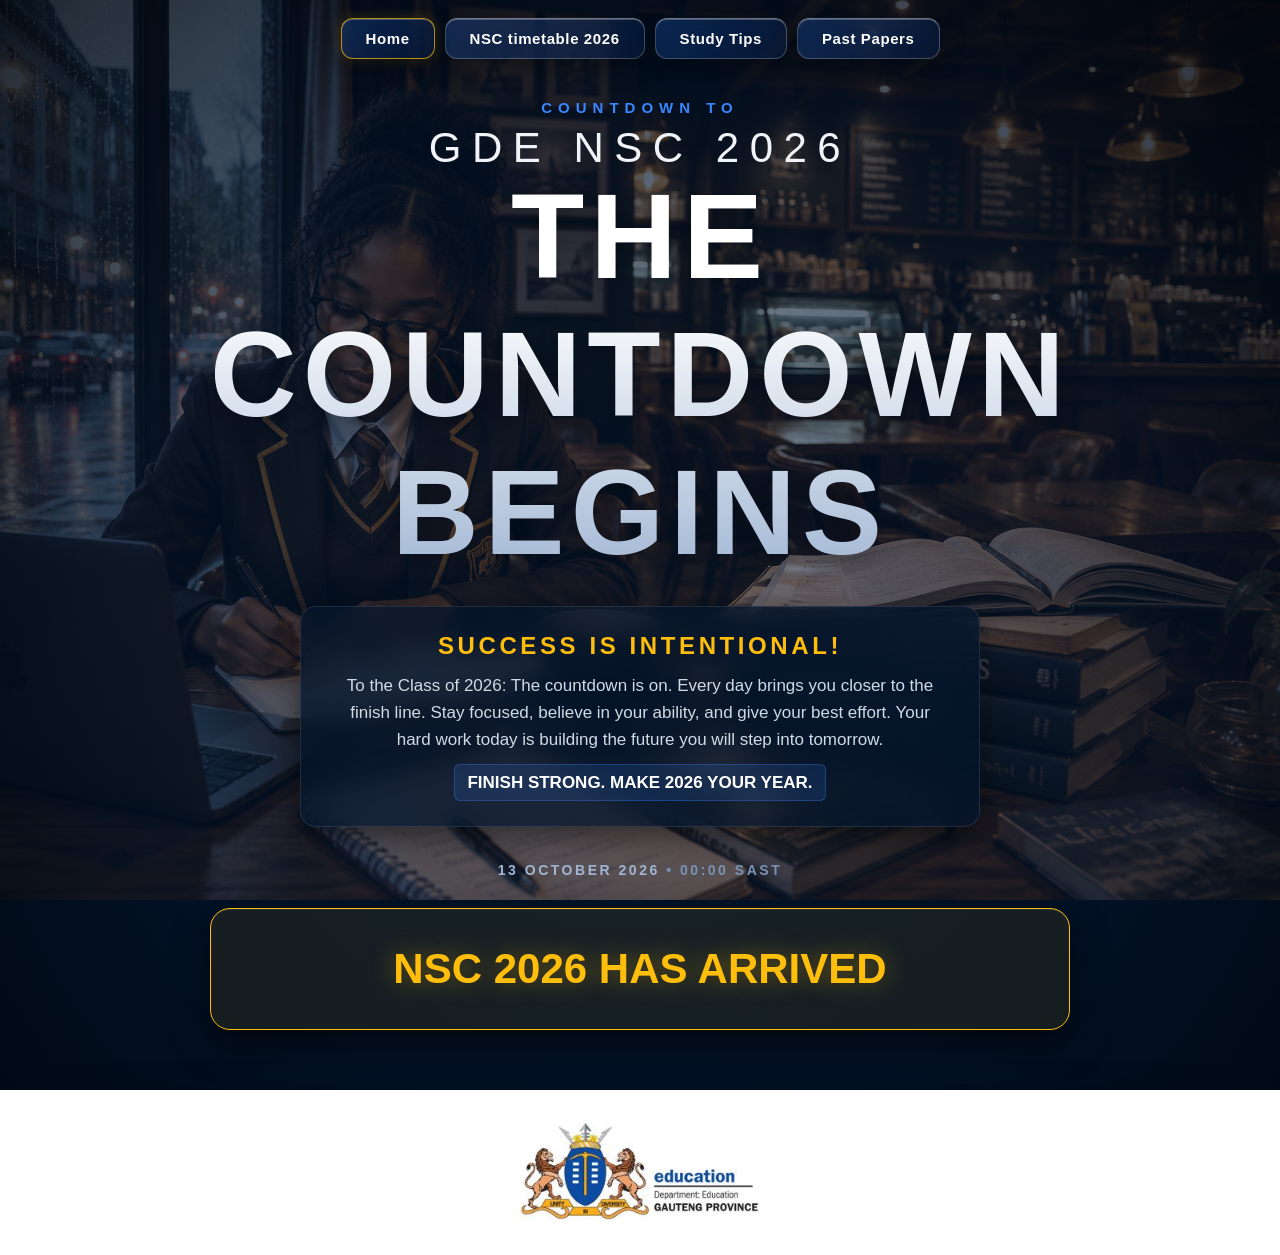
==== index.html @ aa106231 "Update index.html" ====
<!DOCTYPE html>
<html lang="en">
<head>
    <meta charset="UTF-8">
    <meta name="viewport" content="width=device-width, initial-scale=1.0">

    <title>Countdown to GDE NSC 2026</title>

    <meta name="description" content="GDE NSC 2026 Countdown - Success is Intentional!">

    <!-- Open Graph -->
    <meta property="og:title" content="GDE NSC 2026 Countdown">
    <meta property="og:description" content="Success is Intentional! The countdown is on for the Class of 2026.">
    <meta property="og:type" content="website">
    <meta property="og:url" content="https://garyberends35-spec.github.io/nsc2026-countdown/">
    <meta property="og:image" content="https://garyberends35-spec.github.io/nsc2026-countdown/share-preview.jpg">
    <meta property="og:image:secure_url" content="https://garyberends35-spec.github.io/nsc2026-countdown/share-preview.jpg">
    <meta property="og:image:type" content="image/jpeg">
    <meta property="og:image:width" content="1000">
    <meta property="og:image:height" content="500">

    <!-- Twitter/X -->
    <meta name="twitter:card" content="summary_large_image">
    <meta name="twitter:title" content="GDE NSC 2026 Countdown">
    <meta name="twitter:description" content="Success is Intentional! The countdown is on for the Class of 2026.">
    <meta name="twitter:image" content="https://garyberends35-spec.github.io/nsc2026-countdown/share-preview.jpg">

    <link rel="stylesheet" href="style.css">
</head>
<body>

    <!-- Top navigation -->
    <header class="site-nav">
        <nav aria-label="Main navigation">
            <ul>
                <li><a href="index.html" class="active" aria-current="page">Home</a></li>
                <li><a href="https://www.education.gov.za/Portals/0/Documents/Publications/2026/2026%20Nov%20NSC%20Timetable.pdf?ver=2026-03-10-134246-693" target="_blank" rel="noopener noreferrer">NSC timetable 2026</a></li>
                <li><a href="https://www.education.gov.za/Curriculum/NationalSeniorCertificate(NSC)Examinations/Tipsforexampreparations.aspx" target="_blank" rel="noopener noreferrer">Study Tips</a></li>
				<li><a href="https://www.education.gov.za/Curriculum/NationalSeniorCertificate(NSC)Examinations/NSCPastExaminationpapers.aspx" target="_blank" rel="noopener noreferrer">Past Papers</a></li>
            </ul>
        </nav>
    </header>

    <!-- Ambient floating particle canvas container -->
    <div id="particles"></div>

    <main>
        <div class="header-group">
            <div class="eyebrow">Countdown to</div>
            <h1>GDE NSC 2026</h1>
            <div class="brand">THE COUNTDOWN BEGINS</div>
        </div>

        <div class="message-card">
            <h2>SUCCESS IS INTENTIONAL!</h2>
            <p class="motivation">
                To the Class of 2026: The countdown is on. Every day brings you closer to the finish line. 
                Stay focused, believe in your ability, and give your best effort. Your hard work today is 
                building the future you will step into tomorrow. 
                <span class="callout">FINISH STRONG. MAKE 2026 YOUR YEAR.</span>
            </p>
        </div>

        <p class="target">13 OCTOBER 2026 <span>• 00:00 SAST</span></p>

        <!-- Live JavaScript Countdown Display Grid -->
        <div id="timer">
            <div>
                <b id="days">000</b>
                <small>DAYS</small>
            </div>
            <div>
                <b id="hours">00</b>
                <small>HOURS</small>
            </div>
            <div>
                <b id="minutes">00</b>
                <small>MINUTES</small>
            </div>
            <div>
                <b id="seconds">00</b>
                <small>SECONDS</small>
            </div>
        </div>
    </main>

    <footer class="full-width-footer">
        <!-- Replace 'gauteng-logo.png' with your local Gauteng Department of Education logo path -->
        <img src="1.jpg" alt="Gauteng Department of Education Logo" class="footer-logo">
    </footer>

    <!-- Link your existing JavaScript code file here -->
    <script src="script.js"></script>
</body>
</html>
---- style.css ----
* {
    box-sizing: border-box;
}

html, body {
    margin: 0;
    padding: 0;
    min-height: 100%;
    background: #020914;
    color: #fff;
    font-family: 'Segoe UI', Arial, sans-serif;
    -webkit-font-smoothing: antialiased;
}

body {
    min-height: 100vh;
    display: flex;
    flex-direction: column;
    justify-content: space-between;
    align-items: center;
    /* Combines a dark radial mask with the cafe picture to protect text visibility */
    background: radial-gradient(circle at center, rgba(8, 41, 82, 0.4) 0%, rgba(3, 20, 43, 0.7) 60%, rgba(1, 7, 16, 0.85) 100%),
                url('image_gvVeYG.png') no-repeat center center fixed;
    background-size: cover;
}

main {
    width: min(900px, 94vw);
    text-align: center;
    padding: 40px 20px 20px;
    flex-grow: 1;
    display: flex;
    flex-direction: column;
    justify-content: center;
    position: relative;
    z-index: 2; /* Sits cleanly in front of the background particles */
}

.header-group {
    margin-bottom: 25px;
}

.eyebrow {
    color: #3a86ff;
    letter-spacing: .4em;
    font-size: clamp(11px, 1.3vw, 15px);
    font-weight: 800;
    text-transform: uppercase;
    margin-bottom: 8px;
}

h1 {
    font-size: clamp(22px, 3.5vw, 42px);
    letter-spacing: .25em;
    font-weight: 300;
    margin: 0;
    color: #f0f4f8;
}

.brand {
    font-size: clamp(50px, 10vw, 120px);
    font-weight: 900;
    letter-spacing: .05em;
    background: linear-gradient(180deg, #ffffff 30%, #a2b7d4 100%);
    -webkit-background-clip: text;
    color: transparent;
    filter: drop-shadow(0 4px 12px rgba(0,0,0,0.3));
    margin-top: -5px;
}

.message-card {
    background: rgba(3, 20, 43, 0.75); /* Darker backdrop opacity to isolate text from background elements */
    border: 1px solid rgba(255, 255, 255, 0.1);
    border-radius: 16px;
    padding: 25px 30px;
    margin: 0 auto 35px;
    max-width: 680px;
    backdrop-filter: blur(12px); /* Amplified blur background effect */
    box-shadow: 0 10px 30px rgba(0,0,0,0.5);
}

h2 {
    font-size: clamp(16px, 2.2vw, 24px);
    letter-spacing: 0.15em;
    margin: 0 0 12px 0;
    color: #ffbe0b; /* Vibrant gold from the official coat of arms */
    font-weight: 700;
}

.motivation {
    font-size: clamp(14px, 1.5vw, 17px);
    line-height: 1.6;
    margin: 0;
    color: #d1dbe5;
}

.motivation .highlight {
    color: #fff;
    font-weight: 700;
    letter-spacing: 0.05em;
}

.motivation .callout {
    display: inline-block;
    margin-top: 10px;
    color: #fff;
    font-weight: 700;
    background: rgba(58, 134, 255, 0.15);
    padding: 4px 12px;
    border-radius: 6px;
    border: 1px solid rgba(58, 134, 255, 0.3);
}

.target {
    margin: 0 0 30px;
    color: #a2b7d4;
    letter-spacing: .18em;
    font-size: clamp(11px, 1.4vw, 14px);
    font-weight: 600;
}

.target span {
    color: #7a93b5;
}

#timer {
    display: grid;
    grid-template-columns: repeat(4, 1fr);
    gap: 20px;
    margin-bottom: 40px;
}

#timer > div {
    background: linear-gradient(135deg, rgba(12, 38, 77, 0.75) 0%, rgba(5, 20, 41, 0.9) 100%);
    border: 1px solid rgba(58, 134, 255, 0.35);
    border-radius: 20px;
    padding: 25px 10px;
    box-shadow: 0 15px 35px rgba(0, 0, 0, 0.6), inset 0 1px 1px rgba(255,255,255,0.1);
    transition: transform 0.3s ease, border-color 0.3s ease;
}

#timer > div:hover {
    transform: translateY(-5px);
    border-color: rgba(58, 134, 255, 0.6);
}

#timer b {
    display: block;
    font: 700 clamp(36px, 7.5vw, 90px)/0.95 "Courier New", monospace;
    color: #ffffff;
    text-shadow: 0 0 20px rgba(58, 134, 255, 0.6);
}

#timer small {
    display: block;
    margin-top: 15px;
    color: #a2b7d4;
    letter-spacing: .25em;
    font-size: clamp(10px, 1.2vw, 13px);
    font-weight: 700;
}

/* Solid white bottom bar container */
.full-width-footer {
    width: 100%;
    background-color: #ffffff;
    padding: 15px 0;
    display: flex;
    justify-content: center;
    align-items: center;
    box-shadow: 0 -5px 25px rgba(0, 0, 0, 0.15);
    margin-top: auto;
    position: relative;
    z-index: 10;
}

.footer-logo {
    max-width: min(240px, 55vw);
    height: auto;
    display: block;
}

/* --- ANIMATED BG PARTICLES AND TRANSITIONS --- */
#particles {
    position: fixed;
    top: 0;
    left: 0;
    width: 100vw;
    height: 100vh;
    z-index: 1;
    overflow: hidden;
    pointer-events: none;
}

.particle {
    position: absolute;
    background: rgba(255, 190, 11, 0.25); /* Light gold ambient particles to match the theme */
    border-radius: 50%;
    animation: floatUp 15s linear infinite;
    bottom: -20px;
}

@keyframes floatUp {
    0% {
        transform: translateY(0) scale(1);
        opacity: 0;
    }
    10% {
        opacity: 0.6;
    }
    90% {
        opacity: 0.6;
    }
    100% {
        transform: translateY(-105vh) scale(0.5);
        opacity: 0;
    }
}

/* Smooth micro-pulsing transition effect for countdown updates */
.pop {
    animation: digitPop 0.3s cubic-bezier(0.175, 0.885, 0.32, 1.275);
}

@keyframes digitPop {
    0% { transform: scale(0.92); opacity: 0.8; }
    100% { transform: scale(1); opacity: 1; }
}

@media(max-width: 650px) {
    #timer {
        grid-template-columns: repeat(2, 1fr);
        gap: 12px;
    }
    .message-card {
        padding: 20px;
    }
    .target span {
        display: block;
        margin-top: 4px;
    }
    .full-width-footer {
        padding: 10px 0;
    }
}

/* --- TOP NAVIGATION (glassmorphism) --- */
.site-nav {
    width: 100%;
    padding: 18px 16px 0;
    position: relative;
    z-index: 20;
}

.site-nav ul {
    list-style: none;
    margin: 0 auto;
    padding: 0;
    display: flex;
    flex-wrap: wrap;
    justify-content: center;
    gap: 10px;
}

.site-nav a {
    display: block;
    padding: 11px 24px;
    /* frosted navy glass */
    background: linear-gradient(135deg, rgba(30, 80, 160, 0.38) 0%, rgba(10, 42, 94, 0.28) 100%);
    -webkit-backdrop-filter: blur(14px) saturate(160%);
    backdrop-filter: blur(14px) saturate(160%);
    color: #fff;
    text-decoration: none;
    font-weight: 600;
    font-size: clamp(13px, 1.4vw, 15px);
    letter-spacing: .04em;
    border: 1px solid rgba(255, 255, 255, 0.22);
    border-top-color: rgba(255, 255, 255, 0.4); /* light catching the top edge */
    border-radius: 12px;
    box-shadow: 0 8px 24px rgba(0, 0, 0, 0.35), inset 0 1px 0 rgba(255, 255, 255, 0.25);
    transition: background .25s ease, border-color .25s ease, transform .25s ease, box-shadow .25s ease;
}

.site-nav a:hover {
    background: linear-gradient(135deg, rgba(50, 110, 200, 0.5) 0%, rgba(15, 55, 120, 0.4) 100%);
    border-color: rgba(120, 175, 255, 0.6);
    transform: translateY(-2px);
    box-shadow: 0 12px 28px rgba(0, 0, 0, 0.4), 0 0 18px rgba(58, 134, 255, 0.3), inset 0 1px 0 rgba(255, 255, 255, 0.3);
}

.site-nav a:focus-visible {
    outline: 2px solid #ffbe0b;
    outline-offset: 3px;
}

.site-nav a.active {
    border-color: rgba(255, 190, 11, 0.7); /* gold marks the current page */
    box-shadow: 0 8px 24px rgba(0, 0, 0, 0.35), 0 0 14px rgba(255, 190, 11, 0.2), inset 0 1px 0 rgba(255, 255, 255, 0.25);
}

@media (max-width: 650px) {
    .site-nav ul {
        gap: 8px;
    }
    .site-nav a {
        padding: 10px 16px;
        text-align: center;
    }
}
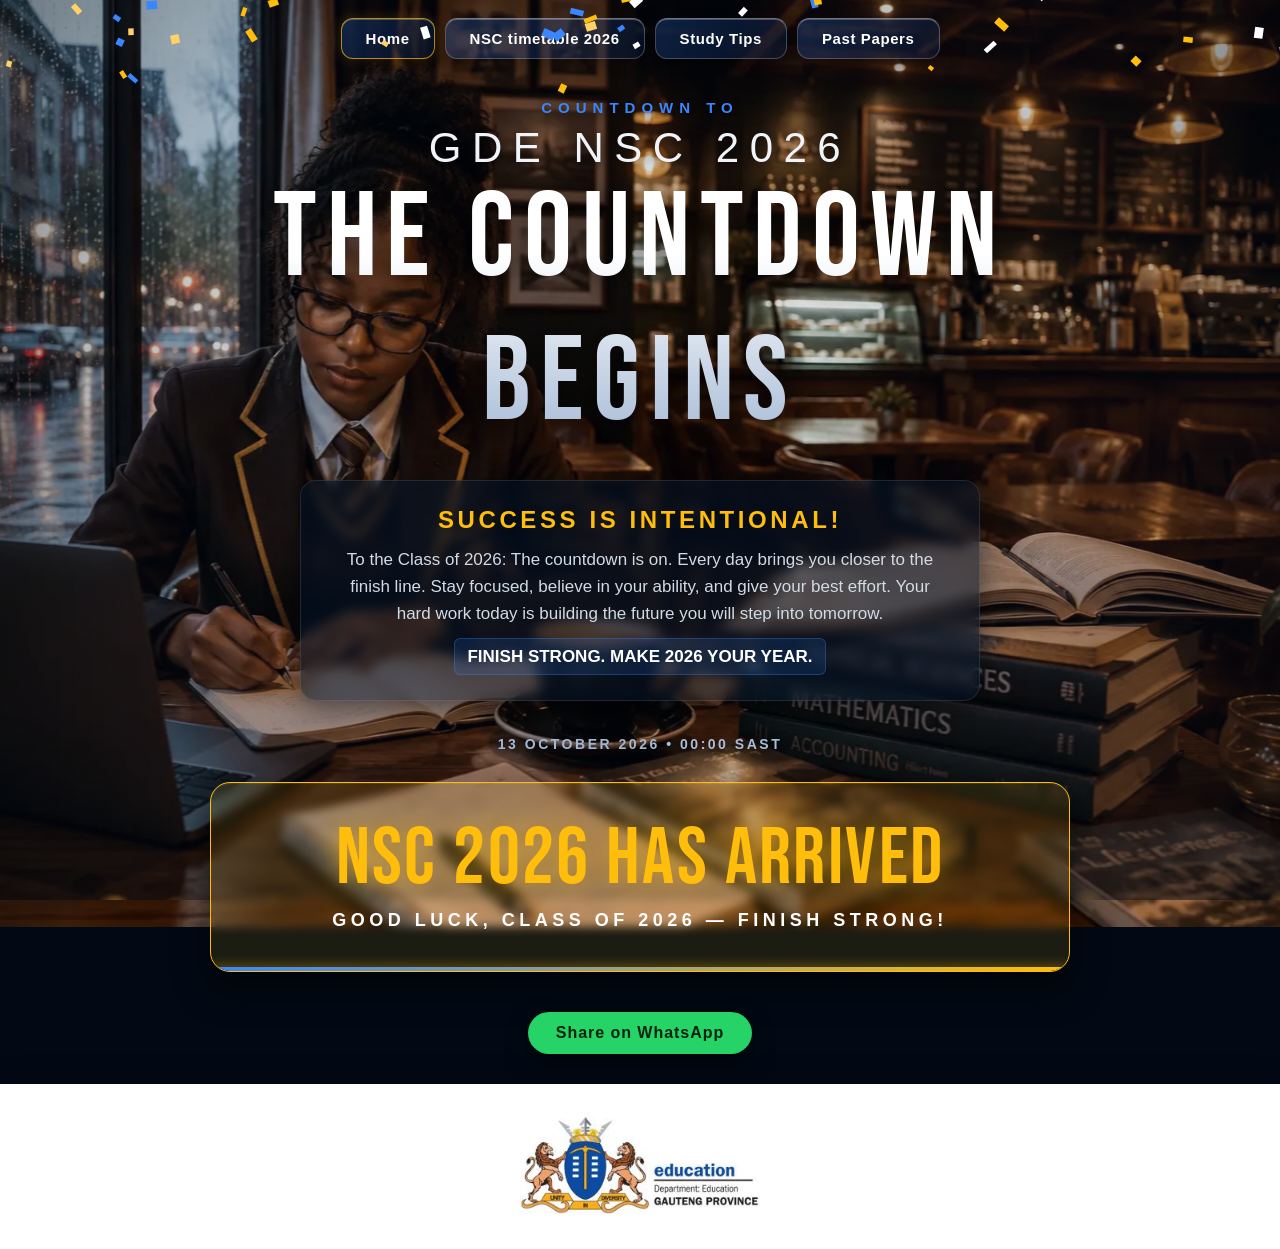
==== commit 8b8b90ef: "Add files via upload" ====
--- a/index.html
+++ b/index.html
@@ -25,9 +25,17 @@
     <meta name="twitter:description" content="Success is Intentional! The countdown is on for the Class of 2026.">
     <meta name="twitter:image" content="https://garyberends35-spec.github.io/nsc2026-countdown/share-preview.jpg">
 
+    <link rel="preconnect" href="https://fonts.googleapis.com">
+    <link rel="preconnect" href="https://fonts.gstatic.com" crossorigin>
+    <link href="https://fonts.googleapis.com/css2?family=Bebas+Neue&display=swap" rel="stylesheet">
+    <link rel="preload" as="image" href="bg.webp" type="image/webp">
     <link rel="stylesheet" href="style.css">
 </head>
 <body>
+
+    <!-- Cinematic background (fixed layer: smooth on iOS, slow zoom) -->
+    <div class="bg" aria-hidden="true"></div>
+    <div class="bg-shade" aria-hidden="true"></div>
 
     <!-- Top navigation -->
     <header class="site-nav">
@@ -64,7 +72,7 @@
         <p class="target">13 OCTOBER 2026 <span>• 00:00 SAST</span></p>
 
         <!-- Live JavaScript Countdown Display Grid -->
-        <div id="timer">
+        <div id="timer" role="timer" aria-live="off">
             <div>
                 <b id="days">000</b>
                 <small>DAYS</small>
@@ -82,7 +90,10 @@
                 <small>SECONDS</small>
             </div>
         </div>
+
+        <a class="share" id="share" href="#" target="_blank" rel="noopener noreferrer">Share on WhatsApp</a>
     </main>
+    <canvas id="confetti" aria-hidden="true"></canvas>
 
     <footer class="full-width-footer">
         <!-- Replace 'gauteng-logo.png' with your local Gauteng Department of Education logo path -->
--- a/style.css
+++ b/style.css
@@ -18,10 +18,8 @@
     flex-direction: column;
     justify-content: space-between;
     align-items: center;
-    /* Combines a dark radial mask with the cafe picture to protect text visibility */
-    background: radial-gradient(circle at center, rgba(8, 41, 82, 0.4) 0%, rgba(3, 20, 43, 0.7) 60%, rgba(1, 7, 16, 0.85) 100%),
-                url('image_gvVeYG.png') no-repeat center center fixed;
-    background-size: cover;
+    background: #020914;
+    overflow-x: hidden;
 }
 
 main {
@@ -47,6 +45,7 @@
     font-weight: 800;
     text-transform: uppercase;
     margin-bottom: 8px;
+    text-shadow: 0 2px 10px rgba(0,0,0,0.8);
 }
 
 h1 {
@@ -55,6 +54,7 @@
     font-weight: 300;
     margin: 0;
     color: #f0f4f8;
+    text-shadow: 0 2px 12px rgba(0,0,0,0.7);
 }
 
 .brand {
@@ -64,18 +64,18 @@
     background: linear-gradient(180deg, #ffffff 30%, #a2b7d4 100%);
     -webkit-background-clip: text;
     color: transparent;
-    filter: drop-shadow(0 4px 12px rgba(0,0,0,0.3));
+    filter: drop-shadow(0 4px 14px rgba(0,0,0,0.65));
     margin-top: -5px;
 }
 
 .message-card {
-    background: rgba(3, 20, 43, 0.75); /* Darker backdrop opacity to isolate text from background elements */
+    background: rgba(3, 20, 43, 0.5); /* More translucent so the photo shows through */
     border: 1px solid rgba(255, 255, 255, 0.1);
     border-radius: 16px;
     padding: 25px 30px;
     margin: 0 auto 35px;
     max-width: 680px;
-    backdrop-filter: blur(12px); /* Amplified blur background effect */
+    backdrop-filter: blur(6px);
     box-shadow: 0 10px 30px rgba(0,0,0,0.5);
 }
 
@@ -117,10 +117,11 @@
     letter-spacing: .18em;
     font-size: clamp(11px, 1.4vw, 14px);
     font-weight: 600;
+    text-shadow: 0 2px 10px rgba(0,0,0,0.85);
 }
 
 .target span {
-    color: #7a93b5;
+    color: #a9bdd8;
 }
 
 #timer {
@@ -131,7 +132,9 @@
 }
 
 #timer > div {
-    background: linear-gradient(135deg, rgba(12, 38, 77, 0.75) 0%, rgba(5, 20, 41, 0.9) 100%);
+    background: linear-gradient(135deg, rgba(12, 38, 77, 0.5) 0%, rgba(5, 20, 41, 0.65) 100%);
+    -webkit-backdrop-filter: blur(5px);
+    backdrop-filter: blur(5px);
     border: 1px solid rgba(58, 134, 255, 0.35);
     border-radius: 20px;
     padding: 25px 10px;
@@ -307,3 +310,58 @@
         text-align: center;
     }
 }
+
+
+/* ===== WOW UPGRADE ===== */
+.bg, .bg-shade { position: fixed; inset: 0; z-index: 0; pointer-events: none; }
+.bg {
+    background: #020914 url('bg-tiny.webp') center/cover;
+    transform: scale(1.06);
+    animation: bgIn 2.2s ease-out both, drift 40s ease-in-out 2.2s infinite alternate;
+}
+.bg::before { content:""; position:absolute; inset:0; background: url('bg.webp') center/cover; animation: fadeIn 1.2s ease-out both; }
+.bg-shade { background: radial-gradient(circle at 50% 45%, rgba(8,41,82,.05) 0%, rgba(3,20,43,.25) 65%, rgba(1,7,16,.55) 100%); }
+@keyframes fadeIn { from {opacity:0} to {opacity:1} }
+@keyframes bgIn { from { opacity:0; transform: scale(1.18);} to { opacity:1; transform: scale(1.06);} }
+@keyframes drift { from { transform: scale(1.06) translate(0,0);} to { transform: scale(1.12) translate(-1.2%,-1%);} }
+
+/* Warm bokeh instead of hard dots */
+.particle { background: radial-gradient(circle, rgba(255,200,90,.55), rgba(255,170,40,.12) 70%, transparent); filter: blur(1.5px); }
+
+/* Typography hierarchy: numbers are the hero */
+#timer b { font: 400 clamp(54px, 11vw, 132px)/.9 'Bebas Neue', Impact, 'Arial Narrow', sans-serif; letter-spacing: .03em; font-variant-numeric: tabular-nums;
+    text-shadow: 0 0 28px rgba(58,134,255,.75), 0 4px 14px rgba(0,0,0,.6); }
+.brand { font-family: 'Bebas Neue', Impact, sans-serif; font-weight: 400; letter-spacing: .08em; }
+#timer > div { position: relative; overflow: hidden; }
+#timer > div::after { content:""; position:absolute; left:0; bottom:0; height:4px; width: calc(var(--p, 1) * 100%);
+    background: linear-gradient(90deg,#3a86ff,#ffbe0b); box-shadow: 0 0 12px rgba(255,190,11,.7); transition: width .3s linear; }
+
+/* Digit roll */
+.pop { animation: roll .45s cubic-bezier(.2,.9,.3,1.2); }
+@keyframes roll { 0% { transform: translateY(-38%) rotateX(70deg); opacity:0; } 100% { transform: none; opacity:1; } }
+
+/* Final 24 hours */
+#timer.urgent > div { border-color: rgba(255,190,11,.75); animation: beat 1.2s ease-in-out infinite; }
+#timer.urgent b { color:#ffd166; text-shadow: 0 0 30px rgba(255,190,11,.85); }
+@keyframes beat { 50% { box-shadow: 0 15px 35px rgba(0,0,0,.6), 0 0 34px rgba(255,190,11,.45); } }
+
+/* Staggered entrance */
+.header-group, .message-card, .target, #timer > div, .share { animation: rise .9s cubic-bezier(.2,.8,.2,1) both; }
+.header-group { animation-delay: .5s; } .message-card { animation-delay: .8s; } .target { animation-delay: 1.0s; }
+#timer > div:nth-child(1){animation-delay:1.15s} #timer > div:nth-child(2){animation-delay:1.3s}
+#timer > div:nth-child(3){animation-delay:1.45s} #timer > div:nth-child(4){animation-delay:1.6s} .share { animation-delay: 1.9s; }
+@keyframes rise { from { opacity:0; transform: translateY(28px); } to { opacity:1; transform:none; } }
+.site-nav { animation: fadeIn 1s ease-out .3s both; }
+
+.share { display:inline-block; margin: 0 auto 10px; padding: 12px 28px; border-radius: 999px; background: #25d366; color:#04230f;
+    font-weight: 800; letter-spacing:.06em; text-decoration:none; box-shadow: 0 8px 24px rgba(0,0,0,.45); transition: transform .2s, box-shadow .2s; }
+.share:hover { transform: translateY(-3px) scale(1.03); box-shadow: 0 12px 30px rgba(37,211,102,.4); }
+.share:focus-visible { outline: 2px solid #ffbe0b; outline-offset: 3px; }
+
+#confetti { position: fixed; inset:0; width:100%; height:100%; z-index: 50; pointer-events:none; }
+#timer > div { transition: transform .15s ease-out, border-color .3s; will-change: transform; }
+
+@media (prefers-reduced-motion: reduce) {
+    *, *::before, *::after { animation: none !important; transition: none !important; }
+    #particles { display: none; }
+}
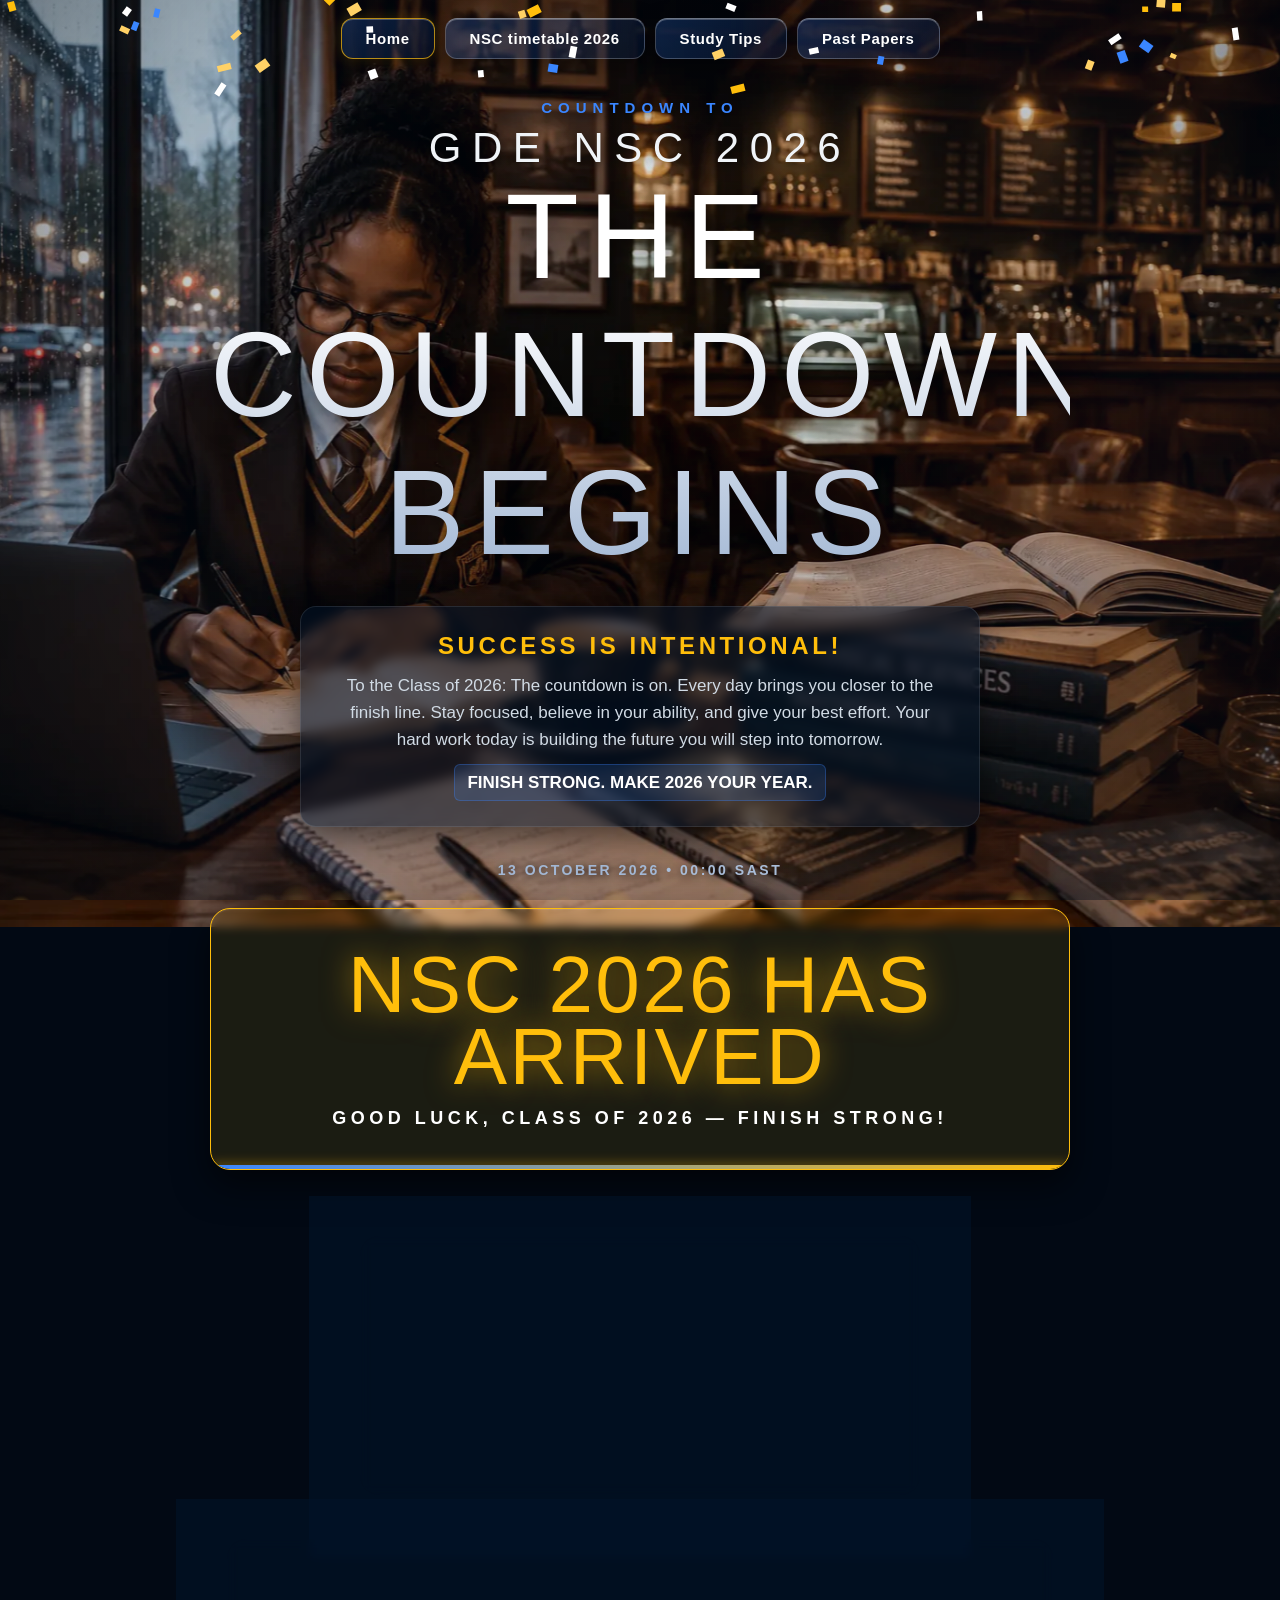
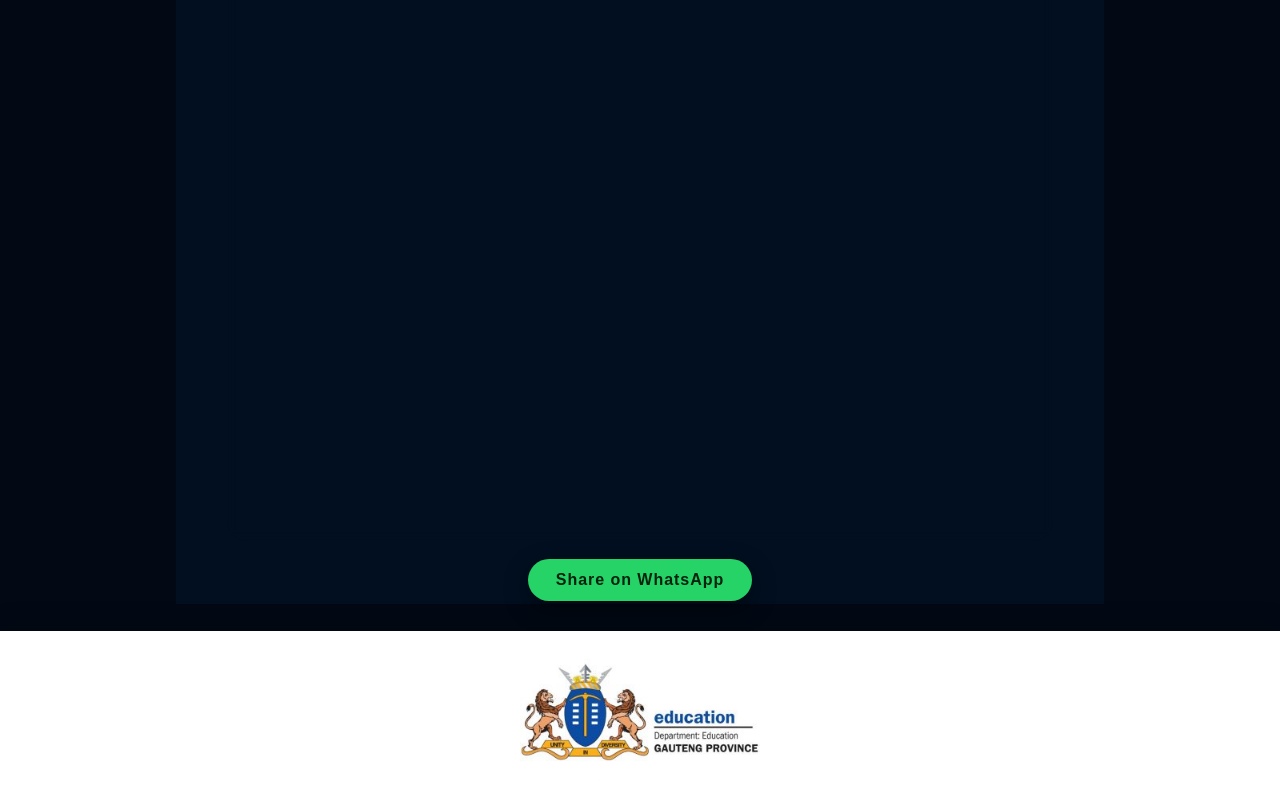
==== commit 3a4f85b6: "Add files via upload" ====
--- a/index.html
+++ b/index.html
@@ -4,6 +4,8 @@
     <meta charset="UTF-8">
     <meta name="viewport" content="width=device-width, initial-scale=1.0">
 
+    <meta http-equiv="Content-Security-Policy" content="default-src 'self'; script-src 'self'; style-src 'self' 'unsafe-inline' https://fonts.googleapis.com; font-src https://fonts.gstatic.com; img-src 'self' data:; connect-src 'none'; object-src 'none'; base-uri 'self'; form-action 'none'">
+    <meta name="referrer" content="strict-origin-when-cross-origin">
     <title>Countdown to GDE NSC 2026</title>
 
     <meta name="description" content="GDE NSC 2026 Countdown - Success is Intentional!">
@@ -91,6 +93,20 @@
             </div>
         </div>
 
+        <section class="exams" aria-labelledby="exams-h">
+            <h2 id="exams-h">Search my subject</h2>
+            <label for="subject" class="sr">Choose your subject</label>
+            <select id="subject"></select>
+            <ul id="papers"></ul>
+            <p class="note">Dates and start times from the NSC timetable. Always confirm with the official PDF linked above.</p>
+        </section>
+
+        <section class="exams timetable" aria-labelledby="tt-h">
+            <h2 id="tt-h">Weekly exam timetable</h2>
+            <div id="timetable"></div>
+            <p class="note">Morning papers start at 09:00 and afternoon papers at 14:00. Be seated early, and confirm with the official PDF linked above.</p>
+        </section>
+
         <a class="share" id="share" href="#" target="_blank" rel="noopener noreferrer">Share on WhatsApp</a>
     </main>
     <canvas id="confetti" aria-hidden="true"></canvas>
@@ -101,6 +117,8 @@
     </footer>
 
     <!-- Link your existing JavaScript code file here -->
+    <script src="exams.js" defer></script>
+    <script src="timetable.js" defer></script>
     <script src="script.js"></script>
 </body>
 </html>
--- a/style.css
+++ b/style.css
@@ -365,3 +365,51 @@
     *, *::before, *::after { animation: none !important; transition: none !important; }
     #particles { display: none; }
 }
+
+/* Per-subject exam countdown */
+.sr { position:absolute; width:1px; height:1px; overflow:hidden; clip:rect(0 0 0 0); }
+.exams { width:min(94%,560px); margin: 26px auto 18px; padding: 20px 22px; border-radius: 20px; text-align:left;
+    background: rgba(3,20,43,.55); border:1px solid rgba(255,255,255,.14); -webkit-backdrop-filter: blur(6px); backdrop-filter: blur(6px);
+    box-shadow: 0 12px 34px rgba(0,0,0,.45); animation: rise .9s cubic-bezier(.2,.8,.2,1) 1.75s both; }
+.exams h2 { margin:0 0 12px; font: 400 clamp(22px,4vw,30px)/1 'Bebas Neue', Impact, sans-serif; letter-spacing:.08em; color:#ffbe0b; }
+.exams select { width:100%; padding: 12px 14px; font-size:16px; color:#fff; background:#0b2a54; border:1px solid rgba(255,255,255,.25); border-radius:12px; }
+.exams select:focus-visible { outline:2px solid #ffbe0b; outline-offset:2px; }
+#papers { list-style:none; margin:14px 0 6px; padding:0; display:grid; gap:8px; }
+#papers li { display:grid; grid-template-columns: 1fr auto auto; gap: 14px; align-items:center; padding:11px 14px; border-radius:12px; background: rgba(255,255,255,.07); }
+#papers .pn { font-weight:700; } #papers .pd { color:#b9cbe6; font-size:14px; } #papers .pl { color:#ffd166; font-size:18px; min-width:72px; text-align:right; }
+#papers li.today { background: rgba(255,190,11,.22); outline:1px solid #ffbe0b; } #papers li.done { opacity:.45; }
+.exams .note { margin:8px 0 0; font-size:12px; color:#a9bdd8; }
+@media (max-width:480px){ #papers li { grid-template-columns: 1fr auto; } #papers .pd { grid-column:1; grid-row:2; } #papers .pl { grid-row:1 / span 2; grid-column:2; } }
+
+/* Weekly timetable */
+.timetable { width: min(96%, 860px); animation-delay: 1.9s; }
+.wk-tabs { display:flex; flex-wrap:wrap; gap:8px; margin-bottom:14px; }
+.wk-tabs button { padding:8px 14px; border-radius:999px; border:1px solid rgba(255,255,255,.25); background: rgba(255,255,255,.07); color:#fff; font:600 14px inherit; cursor:pointer; }
+.wk-tabs button[aria-selected="true"] { background:#ffbe0b; color:#06223f; border-color:#ffbe0b; }
+.wk-tabs button:focus-visible { outline:2px solid #ffbe0b; outline-offset:2px; }
+.wk-tabs .print { margin-left:auto; background:transparent; }
+.tt-wrap { overflow-x:auto; }
+.timetable table { width:100%; border-collapse:collapse; font-size:14px; }
+.timetable caption { text-align:left; font-weight:700; color:#ffd166; padding:0 0 8px; }
+.timetable th { text-align:left; padding:10px 12px; background: rgba(58,134,255,.35); }
+.timetable th:first-child { border-radius:10px 0 0 0; } .timetable th:last-child { border-radius:0 10px 0 0; }
+.timetable td { padding:10px 12px; vertical-align:top; border-bottom:1px solid rgba(255,255,255,.1); }
+.timetable td:nth-child(-n+2) { white-space:nowrap; font-weight:600; }
+.timetable td ul { margin:0; padding-left:16px; } .timetable td li { margin:2px 0; }
+.timetable tr:nth-child(even) td { background: rgba(255,255,255,.04); }
+.timetable tr.off td { color:#8fa6c6; font-style:italic; }
+.timetable tr.now td { background: rgba(255,190,11,.2); box-shadow: inset 3px 0 0 #ffbe0b; }
+@media print {
+    .bg,.bg-shade,#particles,.site-nav,#timer,.share,.target,.message-card,.header-group,.exams:not(.timetable),.wk-tabs,#confetti { display:none !important; }
+    body { background:#fff; } .timetable { background:#fff; color:#000; box-shadow:none; border:0; width:100%; }
+    .timetable td, .timetable th, .timetable caption, .timetable h2 { color:#000; background:#fff !important; border-bottom:1px solid #999; text-shadow:none; }
+}
+
+/* sessions */
+#papers li { grid-template-columns: 1fr auto auto auto; }
+#papers .pt { background:#ffbe0b; color:#06223f; font-weight:800; font-size:13px; padding:3px 9px; border-radius:999px; }
+.timetable th small { display:block; font-weight:600; color:#ffd166; font-size:12px; }
+.timetable table { min-width: 620px; } .timetable td.none { color:#6f86a8; }
+.timetable td:nth-child(3) { border-left:3px solid rgba(255,190,11,.55); } .timetable td:nth-child(4) { border-left:3px solid rgba(58,134,255,.7); }
+@media (max-width:480px){ #papers li { grid-template-columns: 1fr auto auto; } #papers .pd { grid-column:1; grid-row:2; } #papers .pt { grid-column:2; grid-row:1 / span 2; align-self:center; } #papers .pl { grid-column:3; grid-row:1 / span 2; } }
+@media print { .timetable table { min-width:0; } }
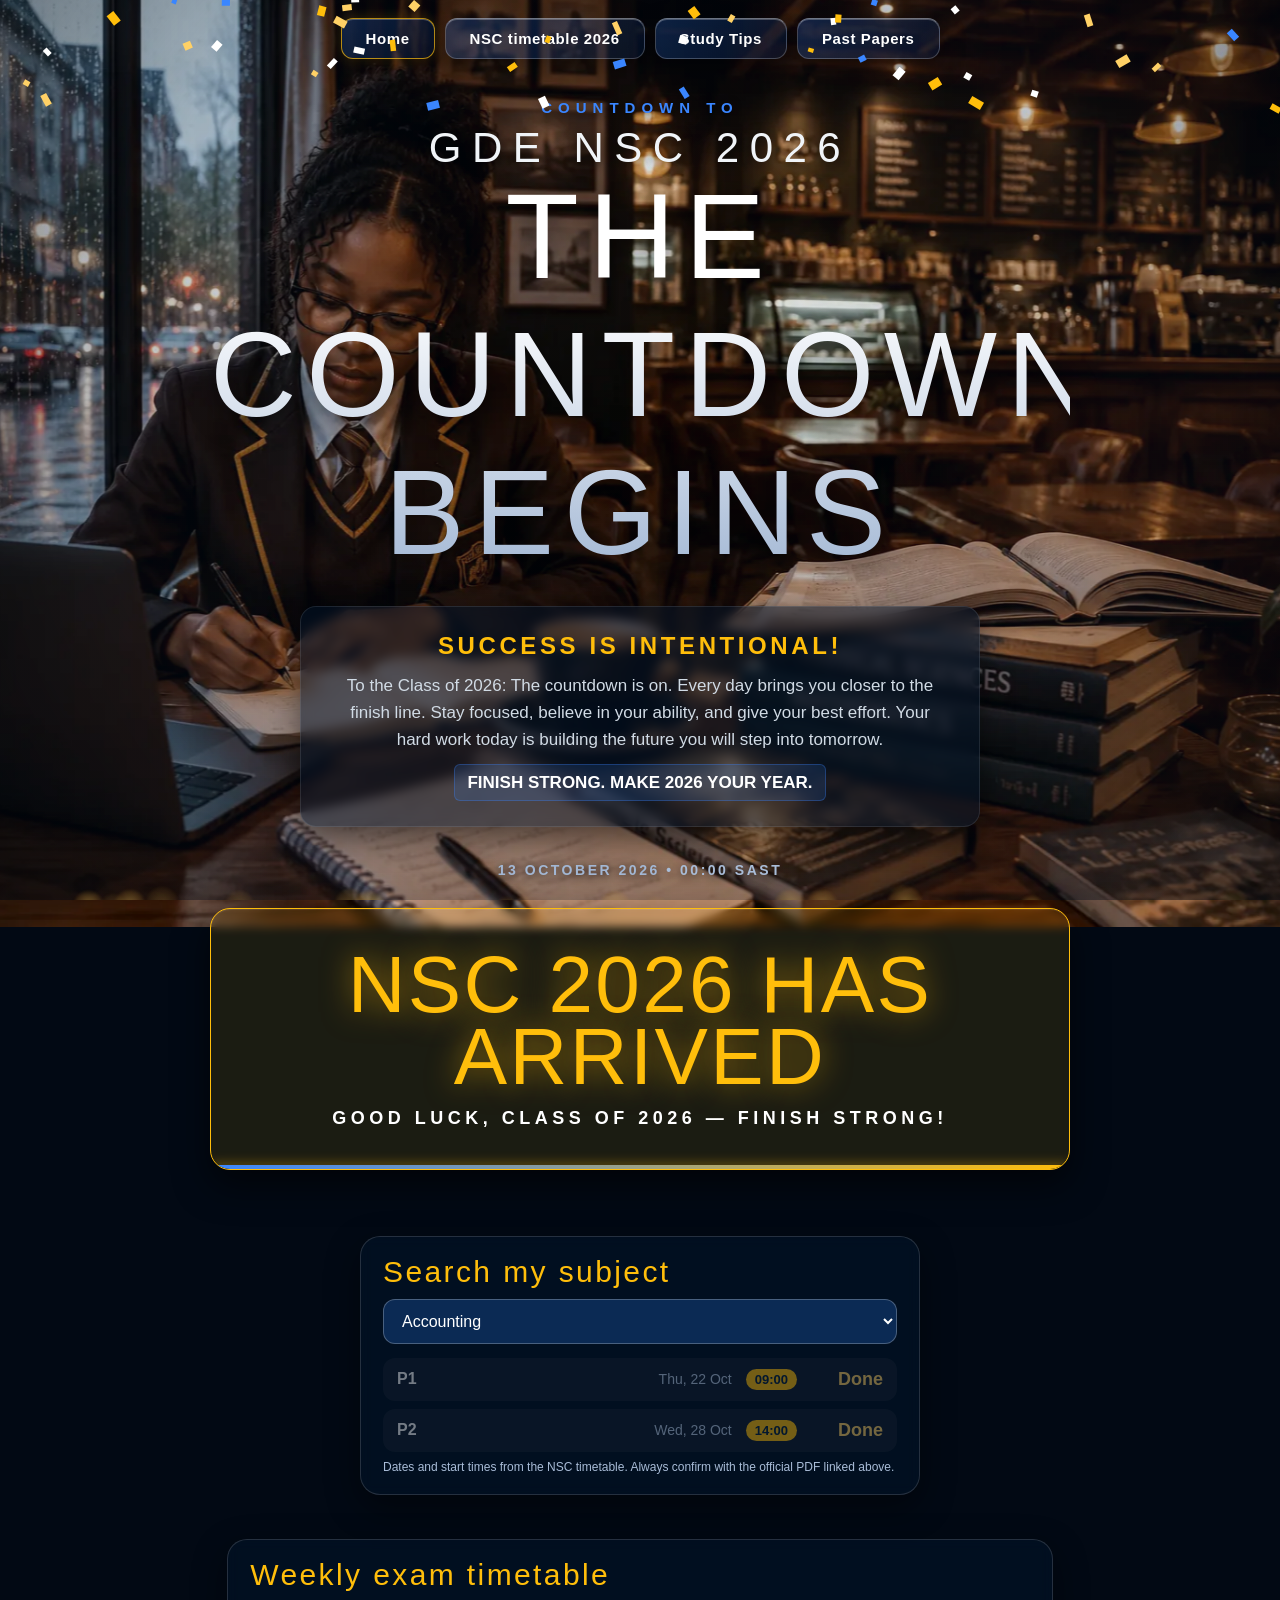
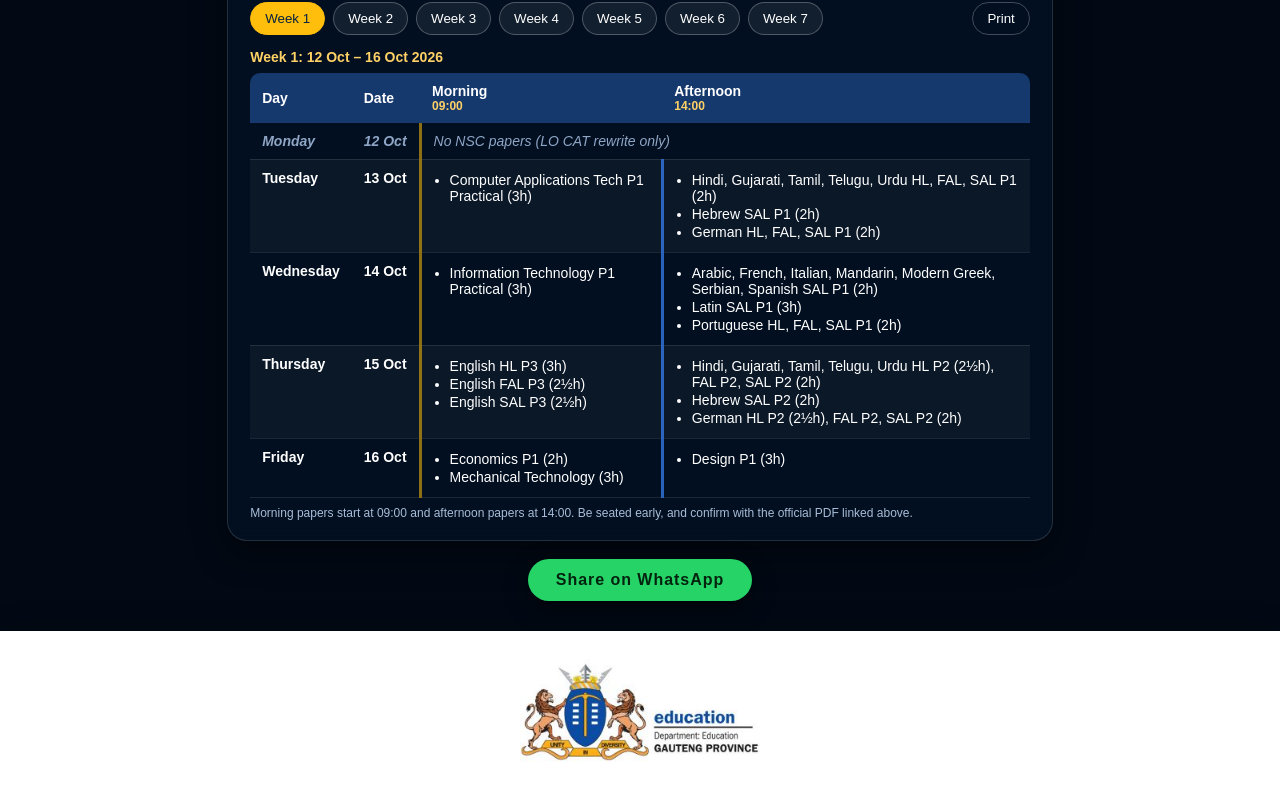
==== commit 98fb49c5: "Update index.html" ====
--- a/index.html
+++ b/index.html
@@ -10,7 +10,7 @@
 
     <meta name="description" content="GDE NSC 2026 Countdown - Success is Intentional!">
 
-    <!-- Open Graph -->
+    
     <meta property="og:title" content="GDE NSC 2026 Countdown">
     <meta property="og:description" content="Success is Intentional! The countdown is on for the Class of 2026.">
     <meta property="og:type" content="website">
@@ -21,7 +21,7 @@
     <meta property="og:image:width" content="1000">
     <meta property="og:image:height" content="500">
 
-    <!-- Twitter/X -->
+    
     <meta name="twitter:card" content="summary_large_image">
     <meta name="twitter:title" content="GDE NSC 2026 Countdown">
     <meta name="twitter:description" content="Success is Intentional! The countdown is on for the Class of 2026.">
@@ -35,12 +35,10 @@
 </head>
 <body>
 
-    <!-- Cinematic background (fixed layer: smooth on iOS, slow zoom) -->
     <div class="bg" aria-hidden="true"></div>
     <div class="bg-shade" aria-hidden="true"></div>
 
-    <!-- Top navigation -->
-    <header class="site-nav">
+     <header class="site-nav">
         <nav aria-label="Main navigation">
             <ul>
                 <li><a href="index.html" class="active" aria-current="page">Home</a></li>
@@ -51,7 +49,6 @@
         </nav>
     </header>
 
-    <!-- Ambient floating particle canvas container -->
     <div id="particles"></div>
 
     <main>
@@ -73,7 +70,7 @@
 
         <p class="target">13 OCTOBER 2026 <span>• 00:00 SAST</span></p>
 
-        <!-- Live JavaScript Countdown Display Grid -->
+      
         <div id="timer" role="timer" aria-live="off">
             <div>
                 <b id="days">000</b>
@@ -112,11 +109,11 @@
     <canvas id="confetti" aria-hidden="true"></canvas>
 
     <footer class="full-width-footer">
-        <!-- Replace 'gauteng-logo.png' with your local Gauteng Department of Education logo path -->
+        
         <img src="1.jpg" alt="Gauteng Department of Education Logo" class="footer-logo">
     </footer>
 
-    <!-- Link your existing JavaScript code file here -->
+
     <script src="exams.js" defer></script>
     <script src="timetable.js" defer></script>
     <script src="script.js"></script>
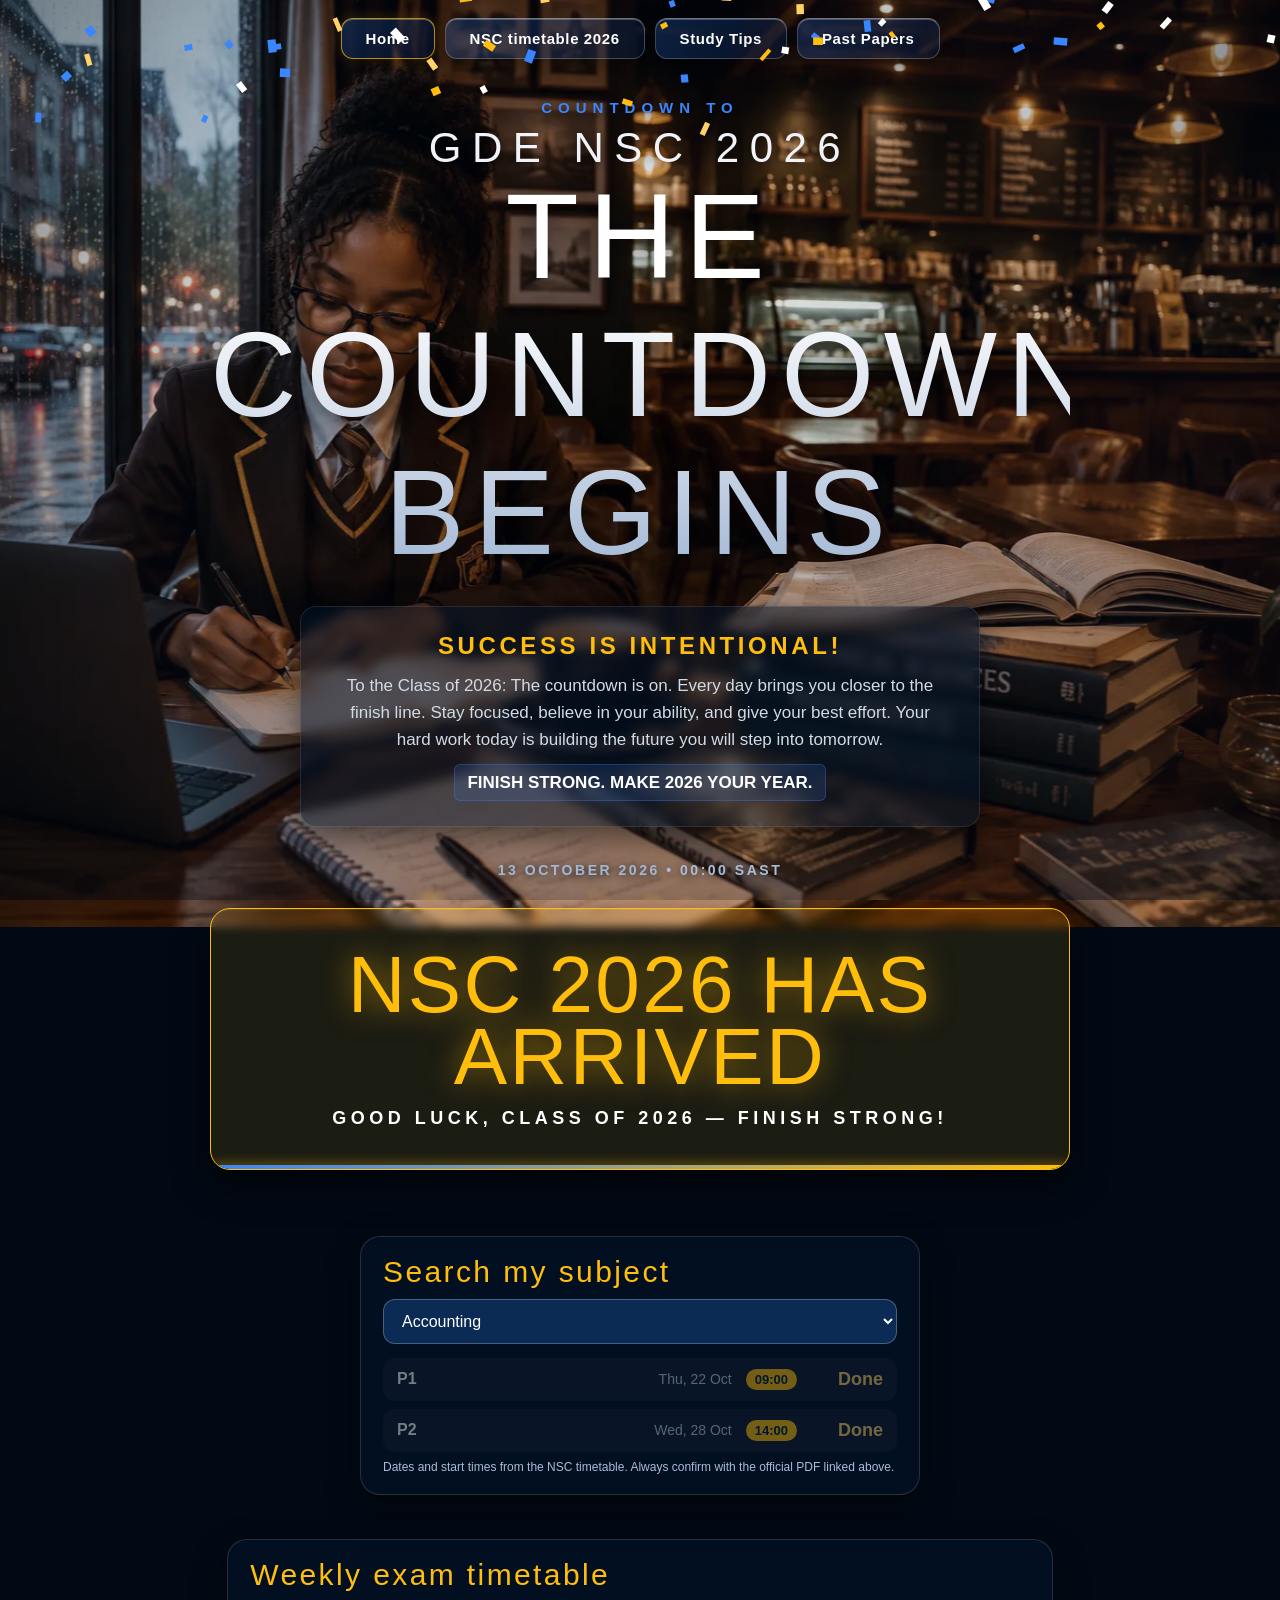
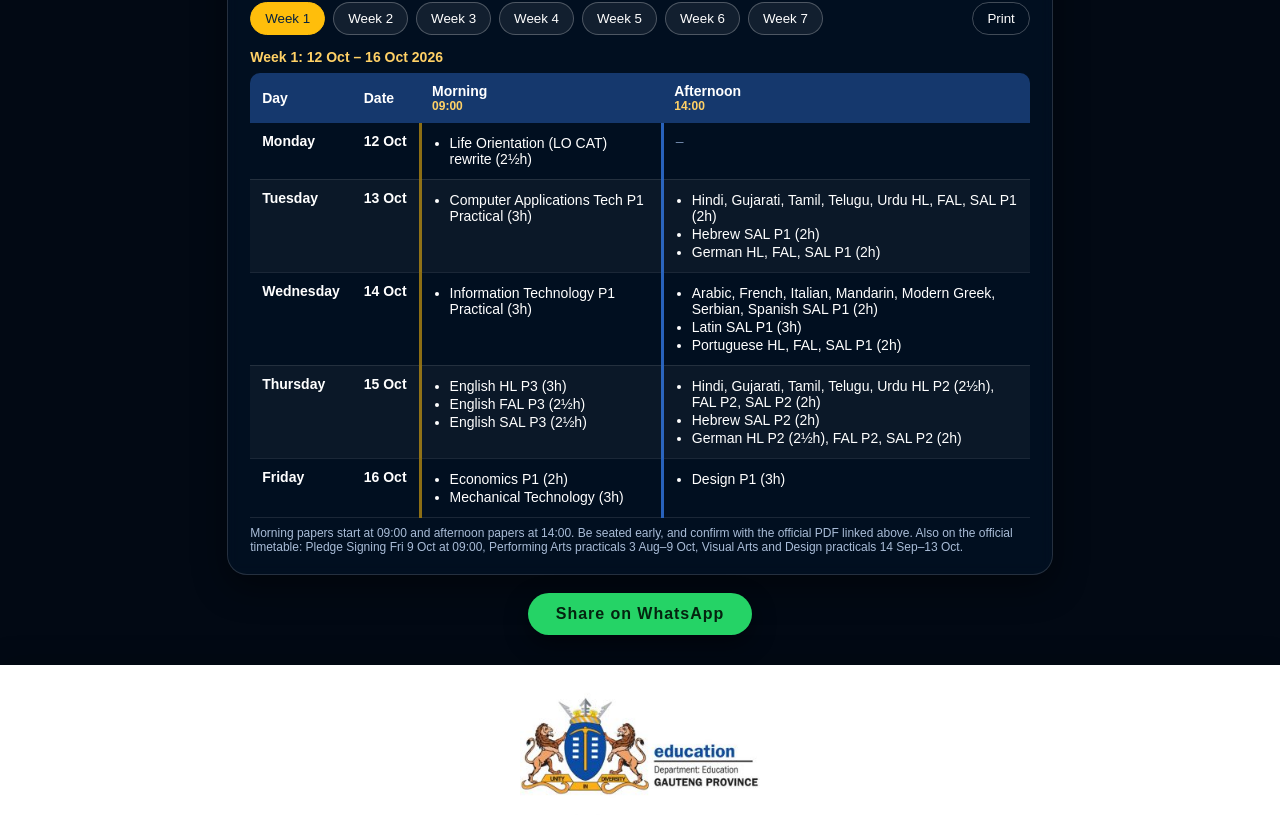
==== commit 414abba4: "Add files via upload" ====
--- a/index.html
+++ b/index.html
@@ -10,7 +10,7 @@
 
     <meta name="description" content="GDE NSC 2026 Countdown - Success is Intentional!">
 
-    
+    <!-- Open Graph -->
     <meta property="og:title" content="GDE NSC 2026 Countdown">
     <meta property="og:description" content="Success is Intentional! The countdown is on for the Class of 2026.">
     <meta property="og:type" content="website">
@@ -21,7 +21,7 @@
     <meta property="og:image:width" content="1000">
     <meta property="og:image:height" content="500">
 
-    
+    <!-- Twitter/X -->
     <meta name="twitter:card" content="summary_large_image">
     <meta name="twitter:title" content="GDE NSC 2026 Countdown">
     <meta name="twitter:description" content="Success is Intentional! The countdown is on for the Class of 2026.">
@@ -35,10 +35,12 @@
 </head>
 <body>
 
+    <!-- Cinematic background (fixed layer: smooth on iOS, slow zoom) -->
     <div class="bg" aria-hidden="true"></div>
     <div class="bg-shade" aria-hidden="true"></div>
 
-     <header class="site-nav">
+    <!-- Top navigation -->
+    <header class="site-nav">
         <nav aria-label="Main navigation">
             <ul>
                 <li><a href="index.html" class="active" aria-current="page">Home</a></li>
@@ -49,6 +51,7 @@
         </nav>
     </header>
 
+    <!-- Ambient floating particle canvas container -->
     <div id="particles"></div>
 
     <main>
@@ -70,7 +73,7 @@
 
         <p class="target">13 OCTOBER 2026 <span>• 00:00 SAST</span></p>
 
-      
+        <!-- Live JavaScript Countdown Display Grid -->
         <div id="timer" role="timer" aria-live="off">
             <div>
                 <b id="days">000</b>
@@ -101,7 +104,7 @@
         <section class="exams timetable" aria-labelledby="tt-h">
             <h2 id="tt-h">Weekly exam timetable</h2>
             <div id="timetable"></div>
-            <p class="note">Morning papers start at 09:00 and afternoon papers at 14:00. Be seated early, and confirm with the official PDF linked above.</p>
+            <p class="note">Morning papers start at 09:00 and afternoon papers at 14:00. Be seated early, and confirm with the official PDF linked above. Also on the official timetable: Pledge Signing Fri 9 Oct at 09:00, Performing Arts practicals 3 Aug&ndash;9 Oct, Visual Arts and Design practicals 14 Sep&ndash;13 Oct.</p>
         </section>
 
         <a class="share" id="share" href="#" target="_blank" rel="noopener noreferrer">Share on WhatsApp</a>
@@ -109,11 +112,11 @@
     <canvas id="confetti" aria-hidden="true"></canvas>
 
     <footer class="full-width-footer">
-        
+        <!-- Replace 'gauteng-logo.png' with your local Gauteng Department of Education logo path -->
         <img src="1.jpg" alt="Gauteng Department of Education Logo" class="footer-logo">
     </footer>
 
-
+    <!-- Link your existing JavaScript code file here -->
     <script src="exams.js" defer></script>
     <script src="timetable.js" defer></script>
     <script src="script.js"></script>
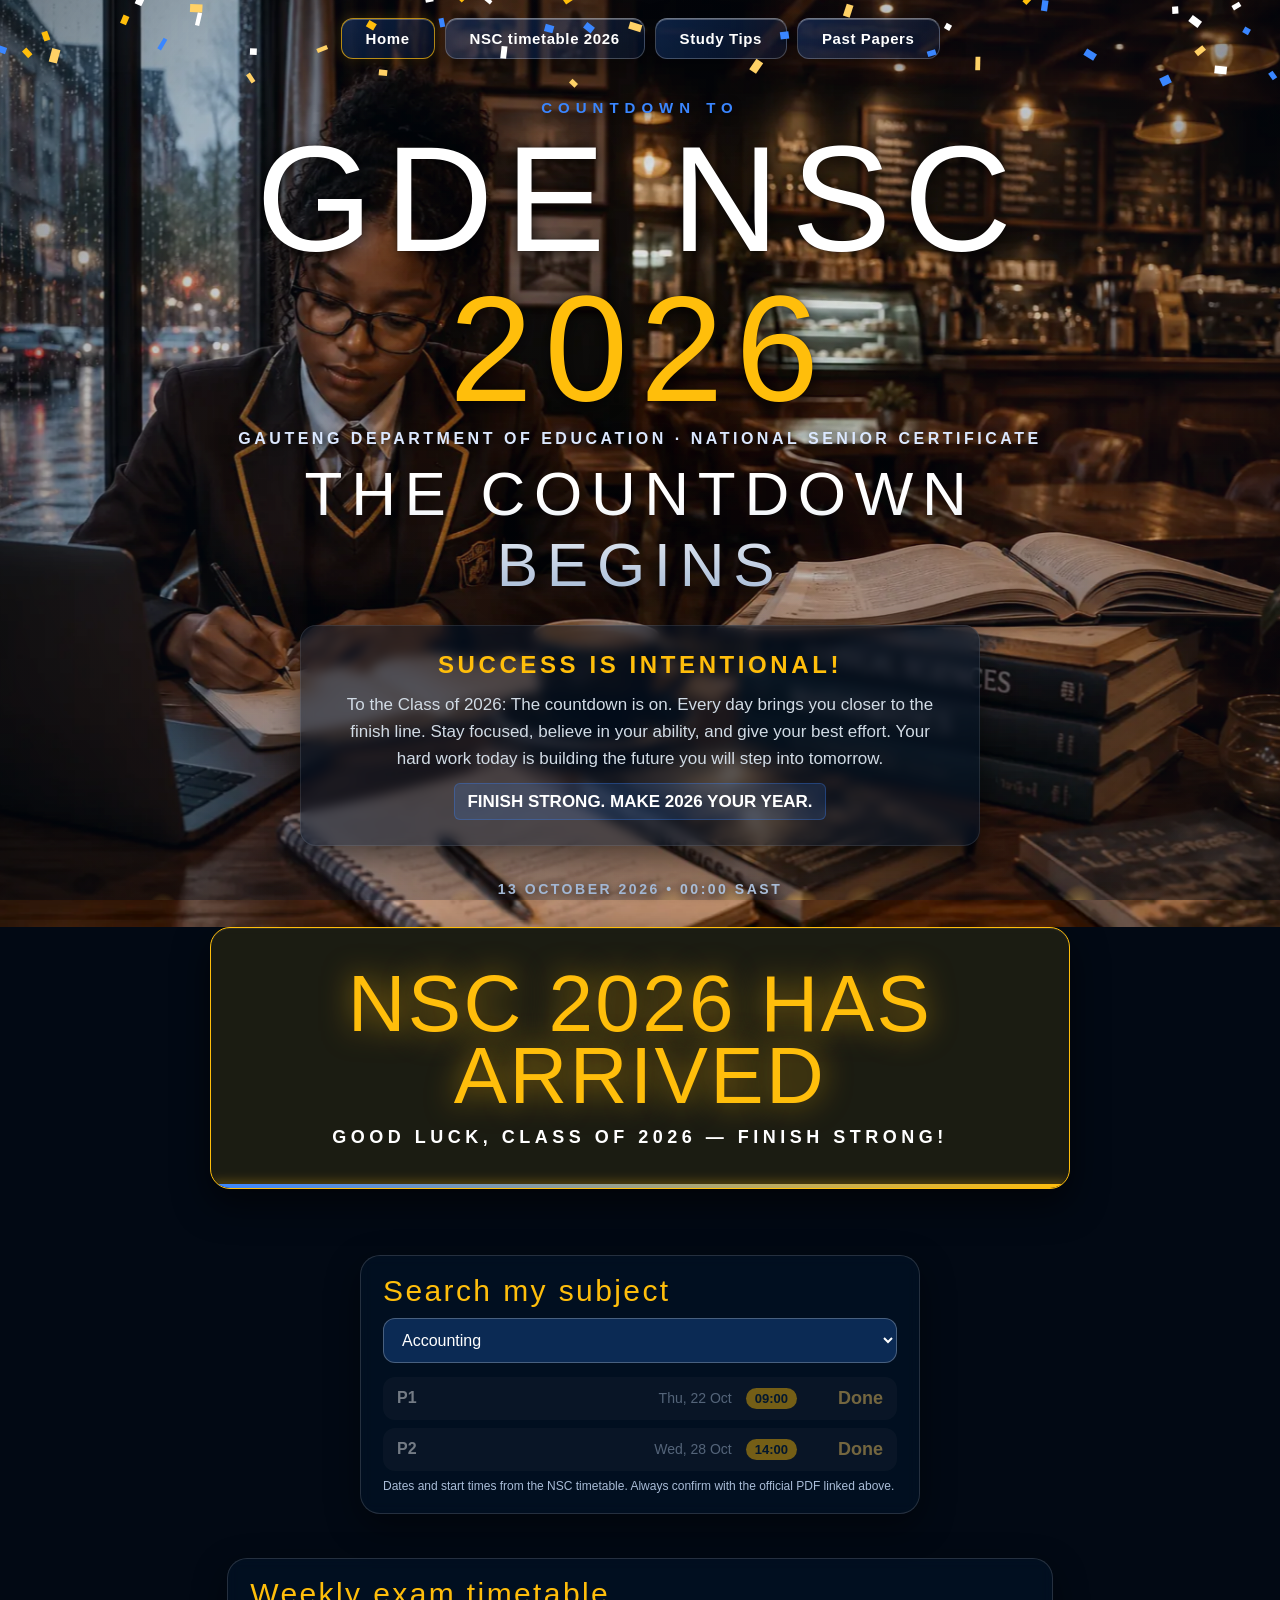
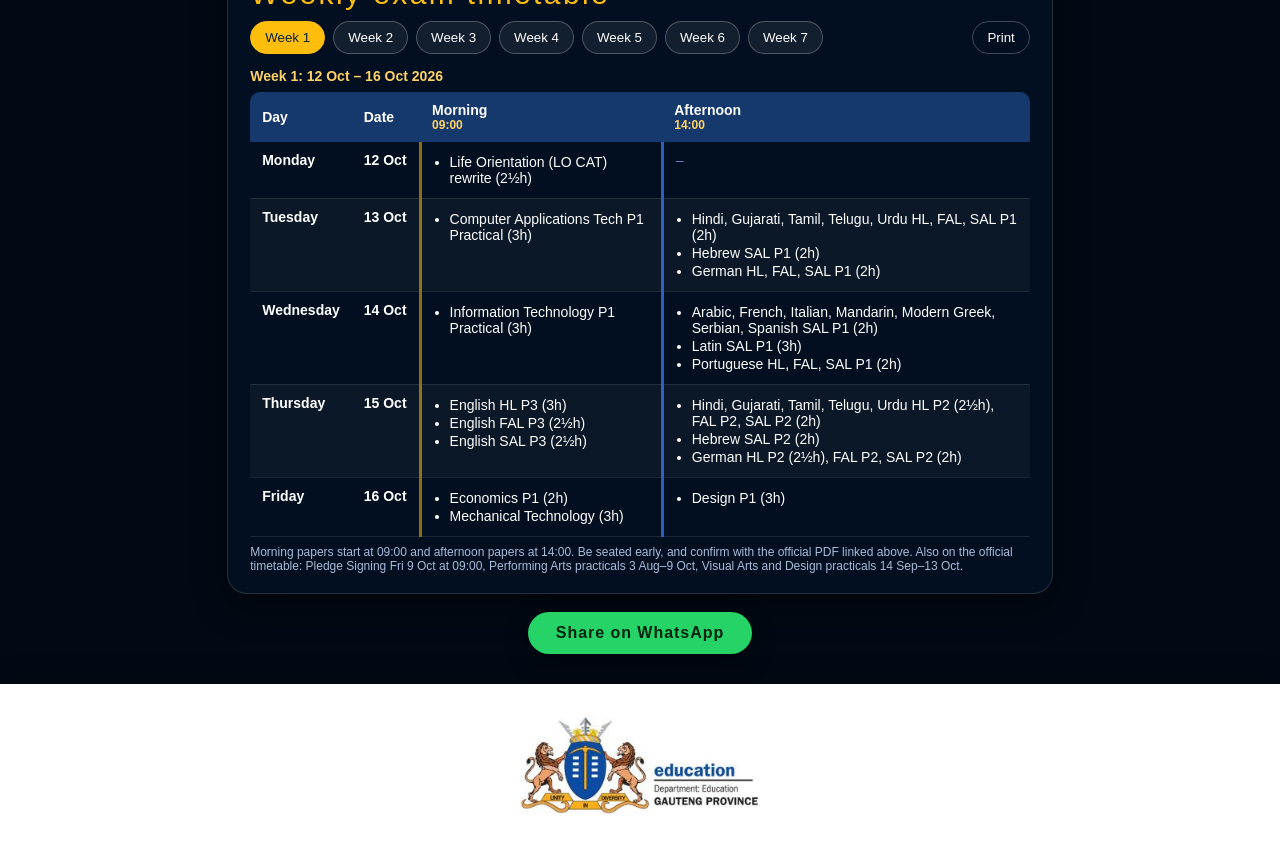
==== commit e2c01cf5: "Add files via upload" ====
--- a/index.html
+++ b/index.html
@@ -46,7 +46,7 @@
                 <li><a href="index.html" class="active" aria-current="page">Home</a></li>
                 <li><a href="https://www.education.gov.za/Portals/0/Documents/Publications/2026/2026%20Nov%20NSC%20Timetable.pdf?ver=2026-03-10-134246-693" target="_blank" rel="noopener noreferrer">NSC timetable 2026</a></li>
                 <li><a href="https://www.education.gov.za/Curriculum/NationalSeniorCertificate(NSC)Examinations/Tipsforexampreparations.aspx" target="_blank" rel="noopener noreferrer">Study Tips</a></li>
-				<li><a href="https://www.education.gov.za/Curriculum/NationalSeniorCertificate(NSC)Examinations/NSCPastExaminationpapers.aspx" target="_blank" rel="noopener noreferrer">Past Papers</a></li>
+                <li><a href="https://www.education.gov.za/Curriculum/NationalSeniorCertificate(NSC)Examinations/NSCPastExaminationpapers.aspx" target="_blank" rel="noopener noreferrer">Past Papers</a></li>
             </ul>
         </nav>
     </header>
@@ -57,7 +57,8 @@
     <main>
         <div class="header-group">
             <div class="eyebrow">Countdown to</div>
-            <h1>GDE NSC 2026</h1>
+            <h1 aria-label="GDE NSC 2026">GDE NSC <span class="yr">2026</span></h1>
+            <div class="fullname">Gauteng Department of Education &middot; National Senior Certificate</div>
             <div class="brand">THE COUNTDOWN BEGINS</div>
         </div>
 
@@ -107,6 +108,7 @@
             <p class="note">Morning papers start at 09:00 and afternoon papers at 14:00. Be seated early, and confirm with the official PDF linked above. Also on the official timetable: Pledge Signing Fri 9 Oct at 09:00, Performing Arts practicals 3 Aug&ndash;9 Oct, Visual Arts and Design practicals 14 Sep&ndash;13 Oct.</p>
         </section>
 
+
         <a class="share" id="share" href="#" target="_blank" rel="noopener noreferrer">Share on WhatsApp</a>
     </main>
     <canvas id="confetti" aria-hidden="true"></canvas>
--- a/style.css
+++ b/style.css
@@ -413,3 +413,23 @@
 .timetable td:nth-child(3) { border-left:3px solid rgba(255,190,11,.55); } .timetable td:nth-child(4) { border-left:3px solid rgba(58,134,255,.7); }
 @media (max-width:480px){ #papers li { grid-template-columns: 1fr auto auto; } #papers .pd { grid-column:1; grid-row:2; } #papers .pt { grid-column:2; grid-row:1 / span 2; align-self:center; } #papers .pl { grid-column:3; grid-row:1 / span 2; } }
 @media print { .timetable table { min-width:0; } }
+
+/* ===== Heading: title leads, 2026 in gold, full name underneath ===== */
+h1 {
+    font: 400 clamp(60px, 13vw, 150px)/1 'Bebas Neue', Impact, 'Arial Narrow', sans-serif;
+    letter-spacing: .08em;
+    margin: 0;
+    color: #fff;
+    text-shadow: 0 3px 16px rgba(0,0,0,.75), 0 0 2px rgba(0,0,0,.5);
+}
+h1 .yr { color: #ffbe0b; }
+.fullname {
+    font-size: clamp(11px, 1.5vw, 16px);
+    letter-spacing: .22em;
+    text-transform: uppercase;
+    font-weight: 700;
+    color: #dbe8ff;
+    margin: 6px 0 10px;
+    text-shadow: 0 2px 10px rgba(0,0,0,.85);
+}
+.brand { font-size: clamp(26px, 5.2vw, 62px); letter-spacing: .14em; margin-top: 0; }
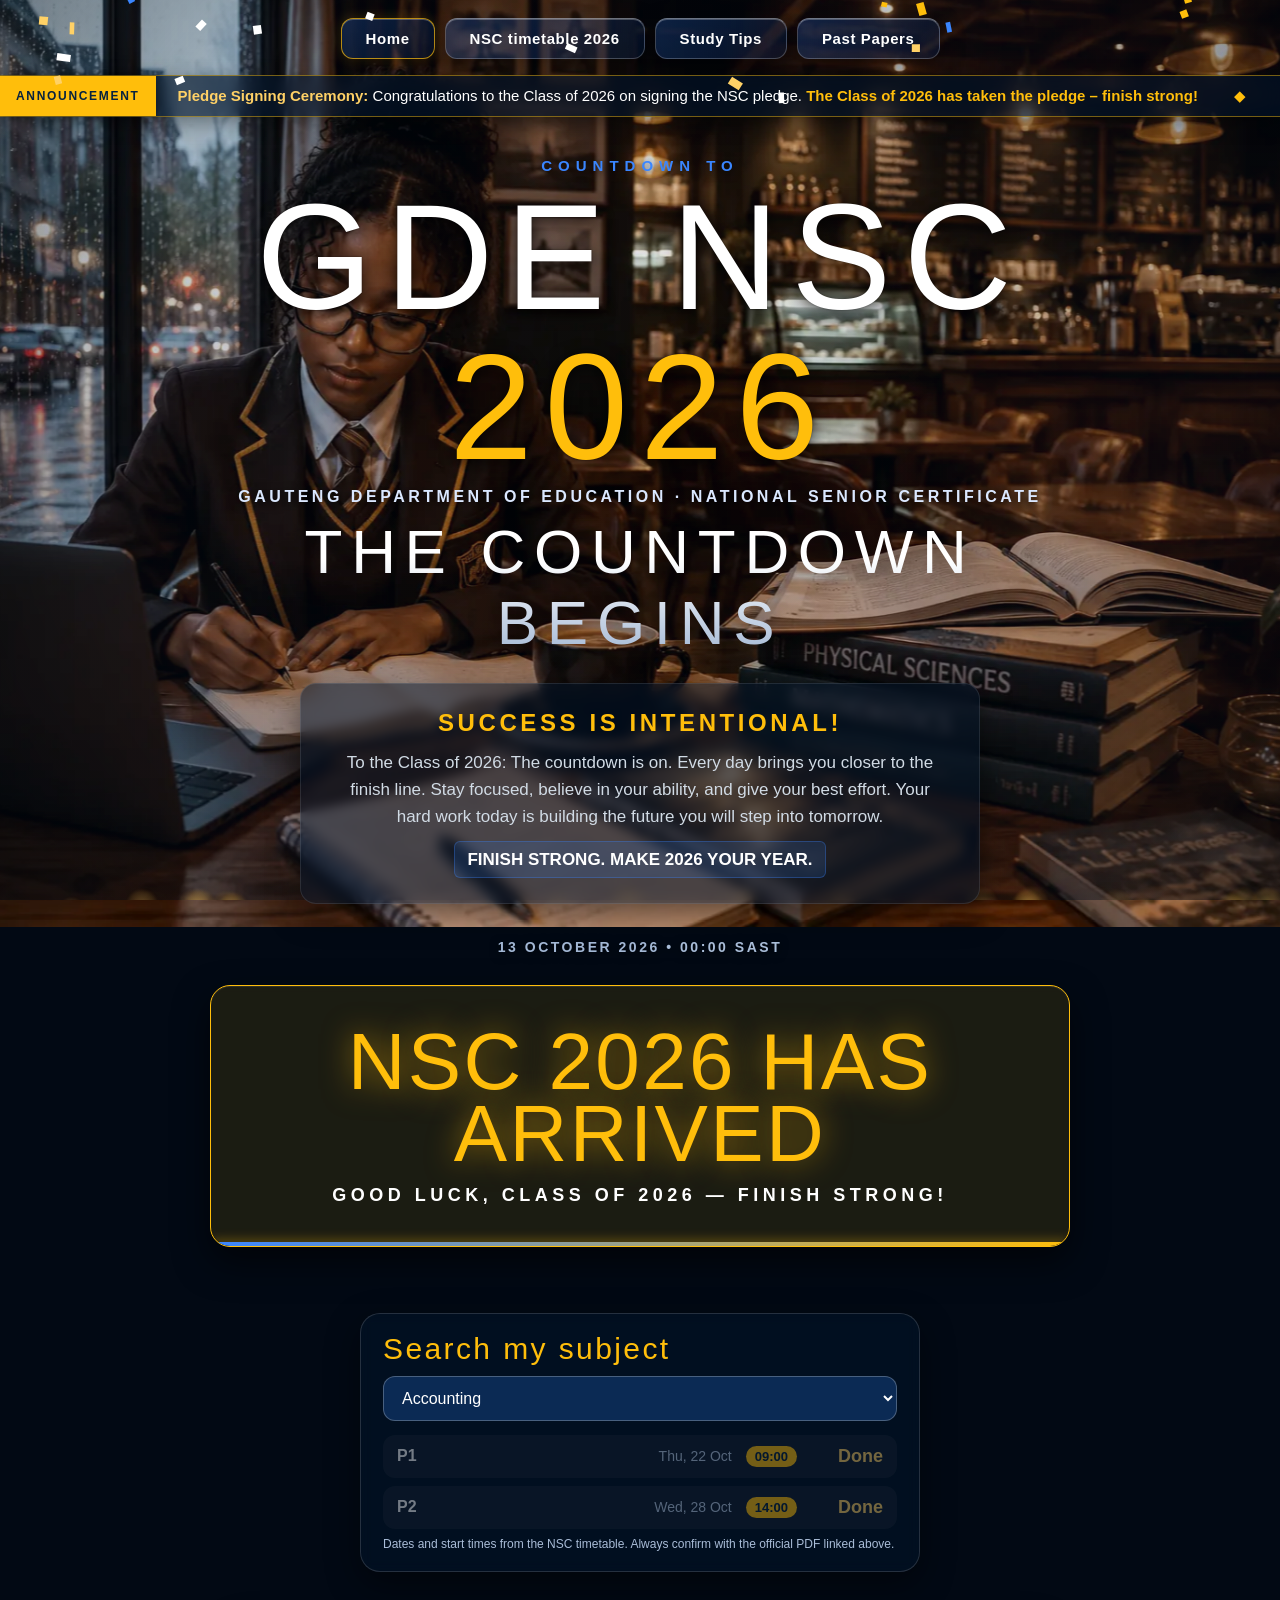
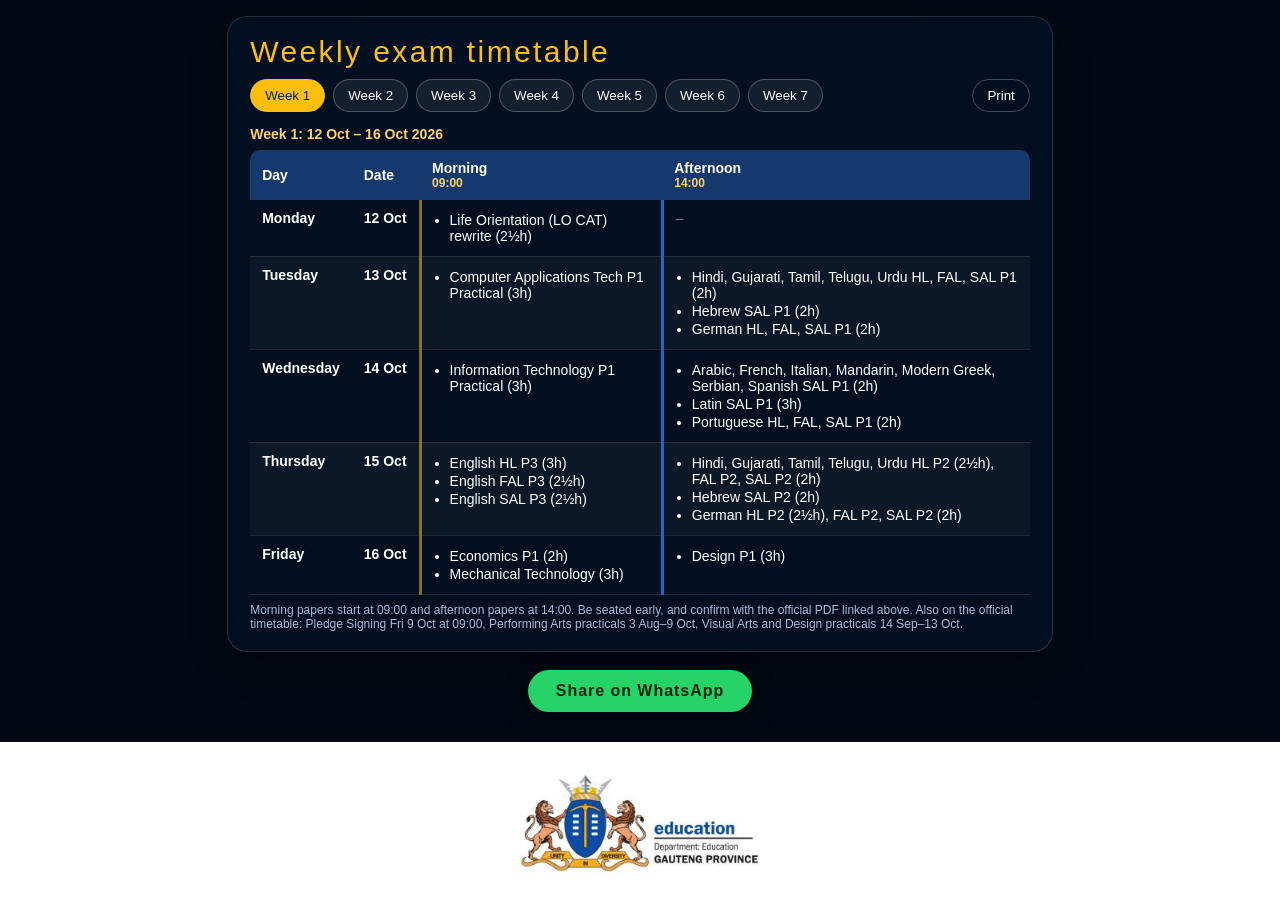
==== commit 9d4ec4c1: "Add files via upload" ====
--- a/index.html
+++ b/index.html
@@ -50,6 +50,24 @@
             </ul>
         </nav>
     </header>
+
+    <!-- Announcement ticker -->
+    <div class="ticker" role="region" aria-label="Announcement">
+        <div class="badge">ANNOUNCEMENT</div>
+        <div class="viewport">
+            <div class="track">
+            <div class="grp">
+                <span><b>Pledge Signing Ceremony:</b> <em class="pl-main">The official Grade 12 National Senior Certificate (NSC) Pledge Signing Ceremony for South Africa&rsquo;s Class of 2026 takes place on Friday 9 October 2026 at 09:00.</em> <strong class="pl-note"></strong></span>
+                <span class="sep" aria-hidden="true">&#9670;</span>
+            </div>
+            <div class="grp g2" aria-hidden="true">
+                <span><b>Pledge Signing Ceremony:</b> <em class="pl-main">The official Grade 12 National Senior Certificate (NSC) Pledge Signing Ceremony for South Africa&rsquo;s Class of 2026 takes place on Friday 9 October 2026 at 09:00.</em> <strong class="pl-note"></strong></span>
+                <span class="sep" aria-hidden="true">&#9670;</span>
+            </div>
+            </div>
+        </div>
+    </div>
+
 
     <!-- Ambient floating particle canvas container -->
     <div id="particles"></div>
--- a/style.css
+++ b/style.css
@@ -433,3 +433,27 @@
     text-shadow: 0 2px 10px rgba(0,0,0,.85);
 }
 .brand { font-size: clamp(26px, 5.2vw, 62px); letter-spacing: .14em; margin-top: 0; }
+
+/* ===== Announcement ticker ===== */
+.ticker { width: 100%; display: flex; align-items: stretch; margin-top: 16px; position: relative; z-index: 20;
+    background: rgba(3,20,43,.62); -webkit-backdrop-filter: blur(8px); backdrop-filter: blur(8px);
+    border-top: 1px solid rgba(255,190,11,.45); border-bottom: 1px solid rgba(255,190,11,.45); box-shadow: 0 6px 20px rgba(0,0,0,.35);
+    animation: fadeIn 1s ease-out .5s both; }
+.ticker .badge { flex: none; display: flex; align-items: center; padding: 0 16px; background: #ffbe0b; color: #06223f;
+    font-weight: 800; font-size: 12px; letter-spacing: .14em; box-shadow: 6px 0 14px rgba(0,0,0,.35); position: relative; z-index: 1; }
+.ticker .viewport { overflow: hidden; flex: 1; }
+.ticker .track { display: flex; width: max-content; animation: tickerRoll 55s linear infinite; }
+.ticker:hover .track, .ticker:focus-within .track { animation-play-state: paused; }
+.ticker .grp { display: flex; flex: none; }
+.ticker .grp span { padding: 11px 22px; white-space: nowrap; color: #fff; font-size: 15px; }
+.ticker .grp .sep { color: #ffbe0b; padding: 11px 14px; }
+.ticker b { color: #ffd166; } .ticker em { font-style: normal; }
+.ticker .pl-note { color: #ffbe0b; }
+@keyframes tickerRoll { to { transform: translateX(-50%); } }
+@media (max-width: 650px) { .ticker .badge { padding: 0 10px; font-size: 10px; } .ticker .grp span { font-size: 14px; } }
+@media (prefers-reduced-motion: reduce) {
+    .ticker .track { width: auto; animation: none !important; }
+    .ticker .grp span { white-space: normal; text-align: center; }
+    .ticker .g2, .ticker .sep { display: none; }
+}
+@media print { .ticker { display: none !important; } }
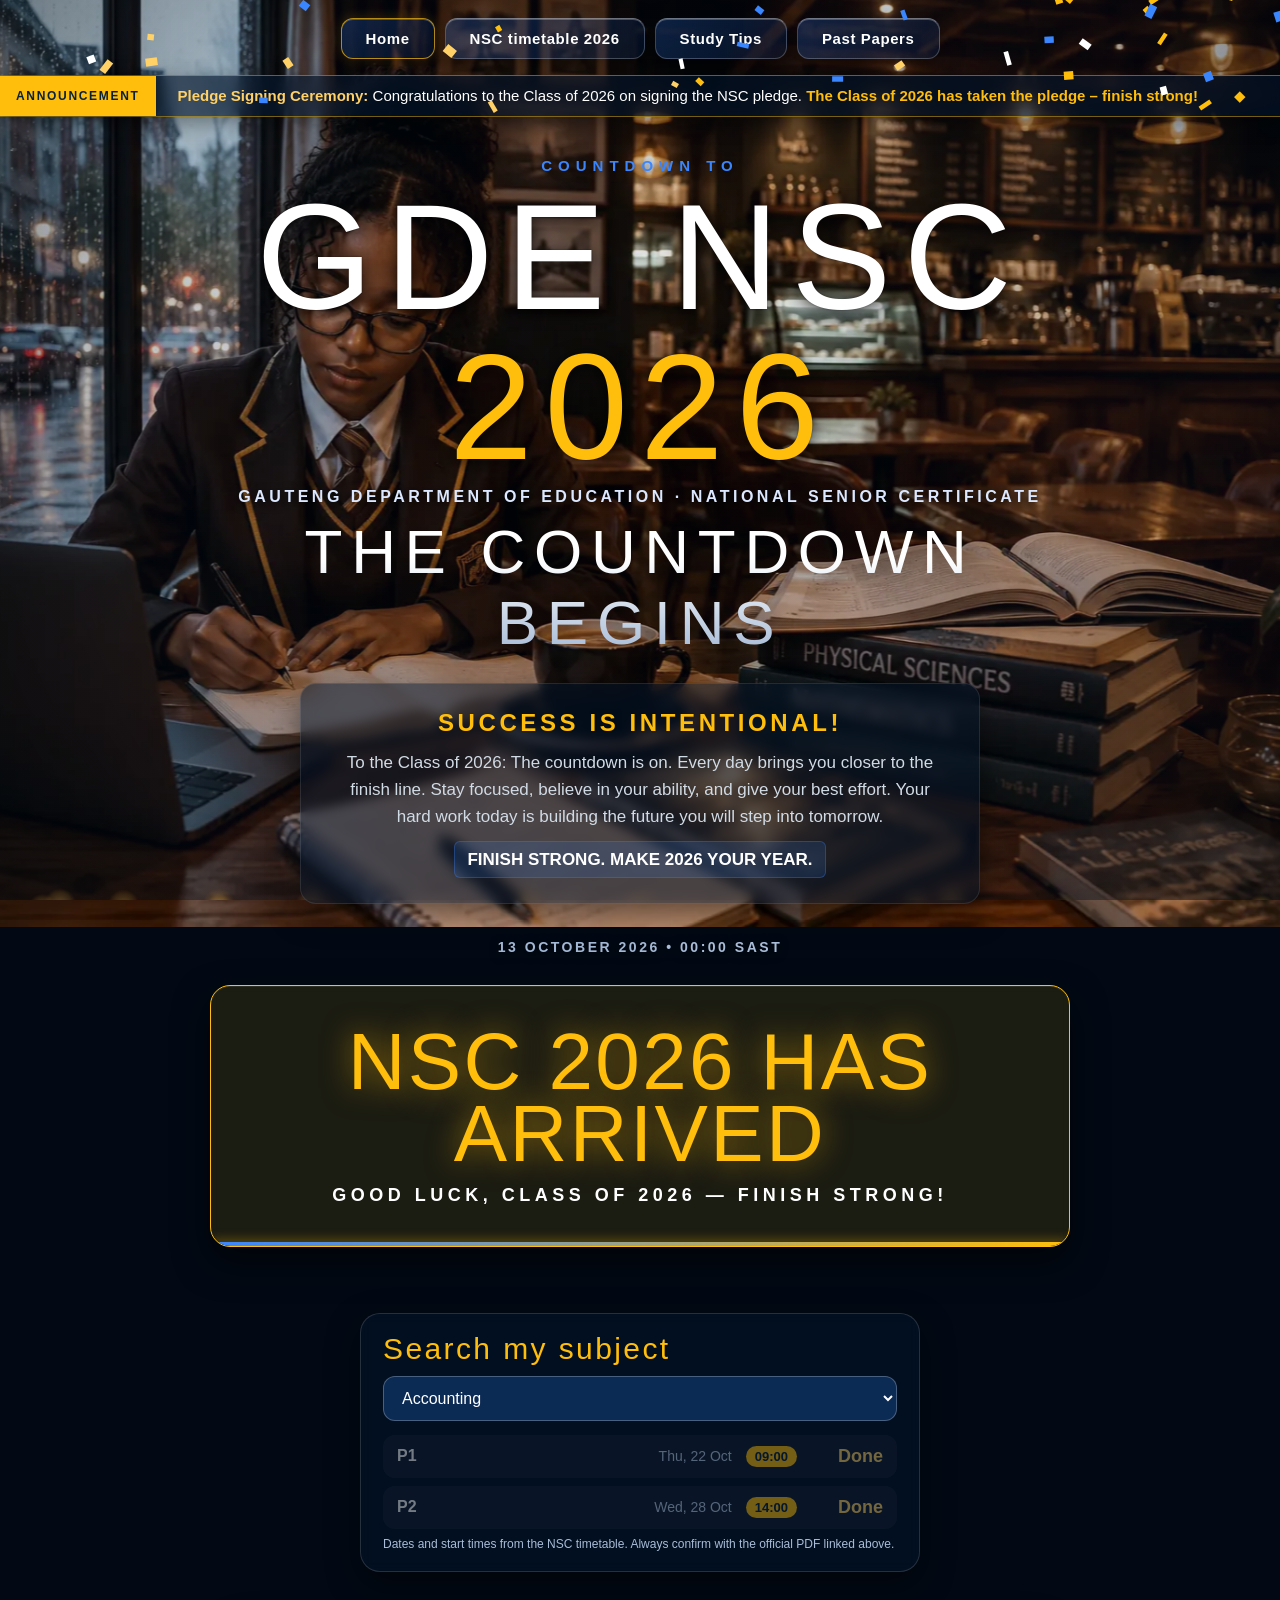
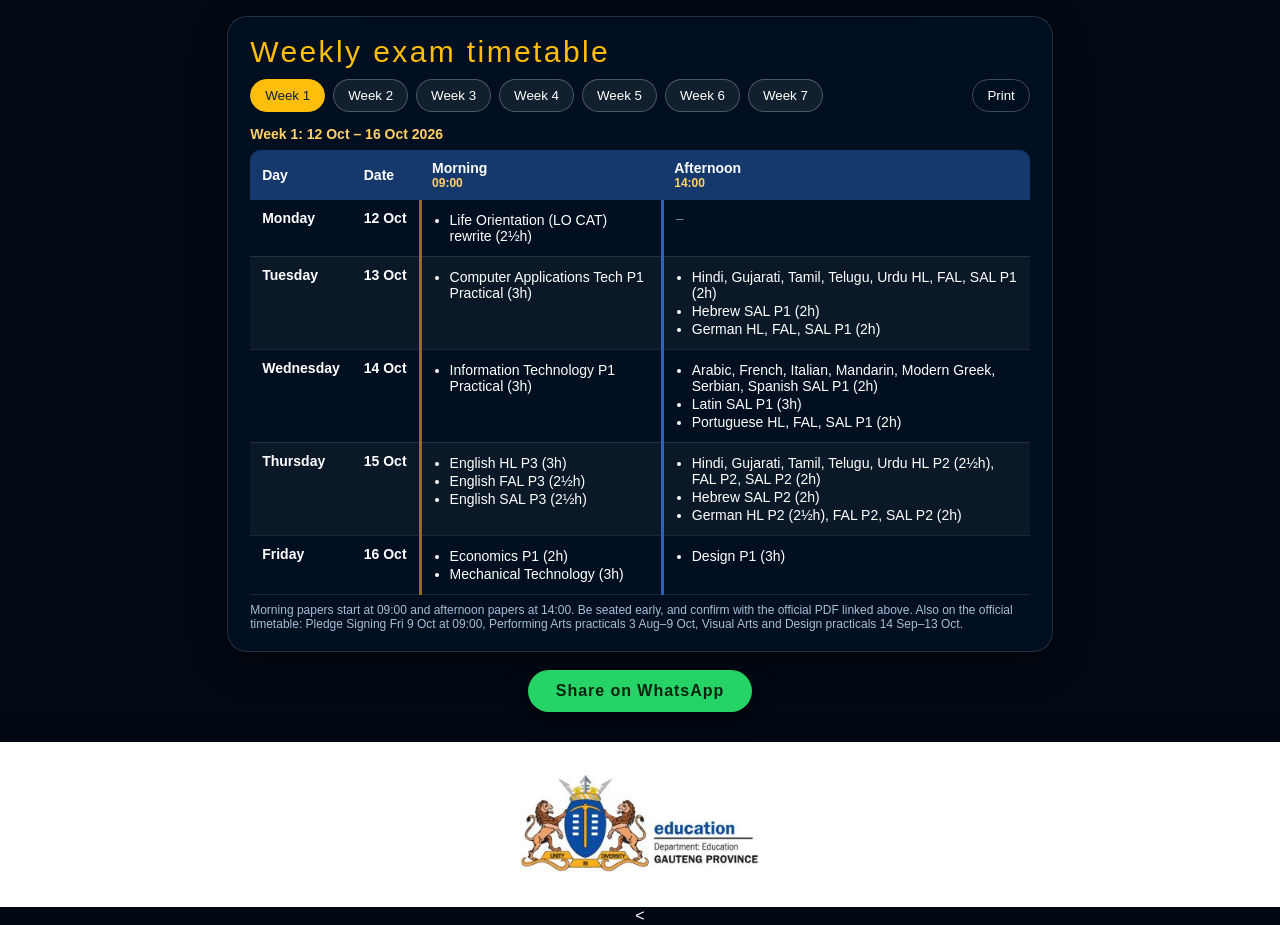
==== commit 299f92e1: "Update index.html" ====
--- a/index.html
+++ b/index.html
@@ -10,7 +10,7 @@
 
     <meta name="description" content="GDE NSC 2026 Countdown - Success is Intentional!">
 
-    <!-- Open Graph -->
+    
     <meta property="og:title" content="GDE NSC 2026 Countdown">
     <meta property="og:description" content="Success is Intentional! The countdown is on for the Class of 2026.">
     <meta property="og:type" content="website">
@@ -21,7 +21,7 @@
     <meta property="og:image:width" content="1000">
     <meta property="og:image:height" content="500">
 
-    <!-- Twitter/X -->
+    
     <meta name="twitter:card" content="summary_large_image">
     <meta name="twitter:title" content="GDE NSC 2026 Countdown">
     <meta name="twitter:description" content="Success is Intentional! The countdown is on for the Class of 2026.">
@@ -35,11 +35,11 @@
 </head>
 <body>
 
-    <!-- Cinematic background (fixed layer: smooth on iOS, slow zoom) -->
+   
     <div class="bg" aria-hidden="true"></div>
     <div class="bg-shade" aria-hidden="true"></div>
 
-    <!-- Top navigation -->
+   
     <header class="site-nav">
         <nav aria-label="Main navigation">
             <ul>
@@ -51,7 +51,7 @@
         </nav>
     </header>
 
-    <!-- Announcement ticker -->
+    
     <div class="ticker" role="region" aria-label="Announcement">
         <div class="badge">ANNOUNCEMENT</div>
         <div class="viewport">
@@ -69,7 +69,7 @@
     </div>
 
 
-    <!-- Ambient floating particle canvas container -->
+    
     <div id="particles"></div>
 
     <main>
@@ -136,7 +136,7 @@
         <img src="1.jpg" alt="Gauteng Department of Education Logo" class="footer-logo">
     </footer>
 
-    <!-- Link your existing JavaScript code file here -->
+    <
     <script src="exams.js" defer></script>
     <script src="timetable.js" defer></script>
     <script src="script.js"></script>
